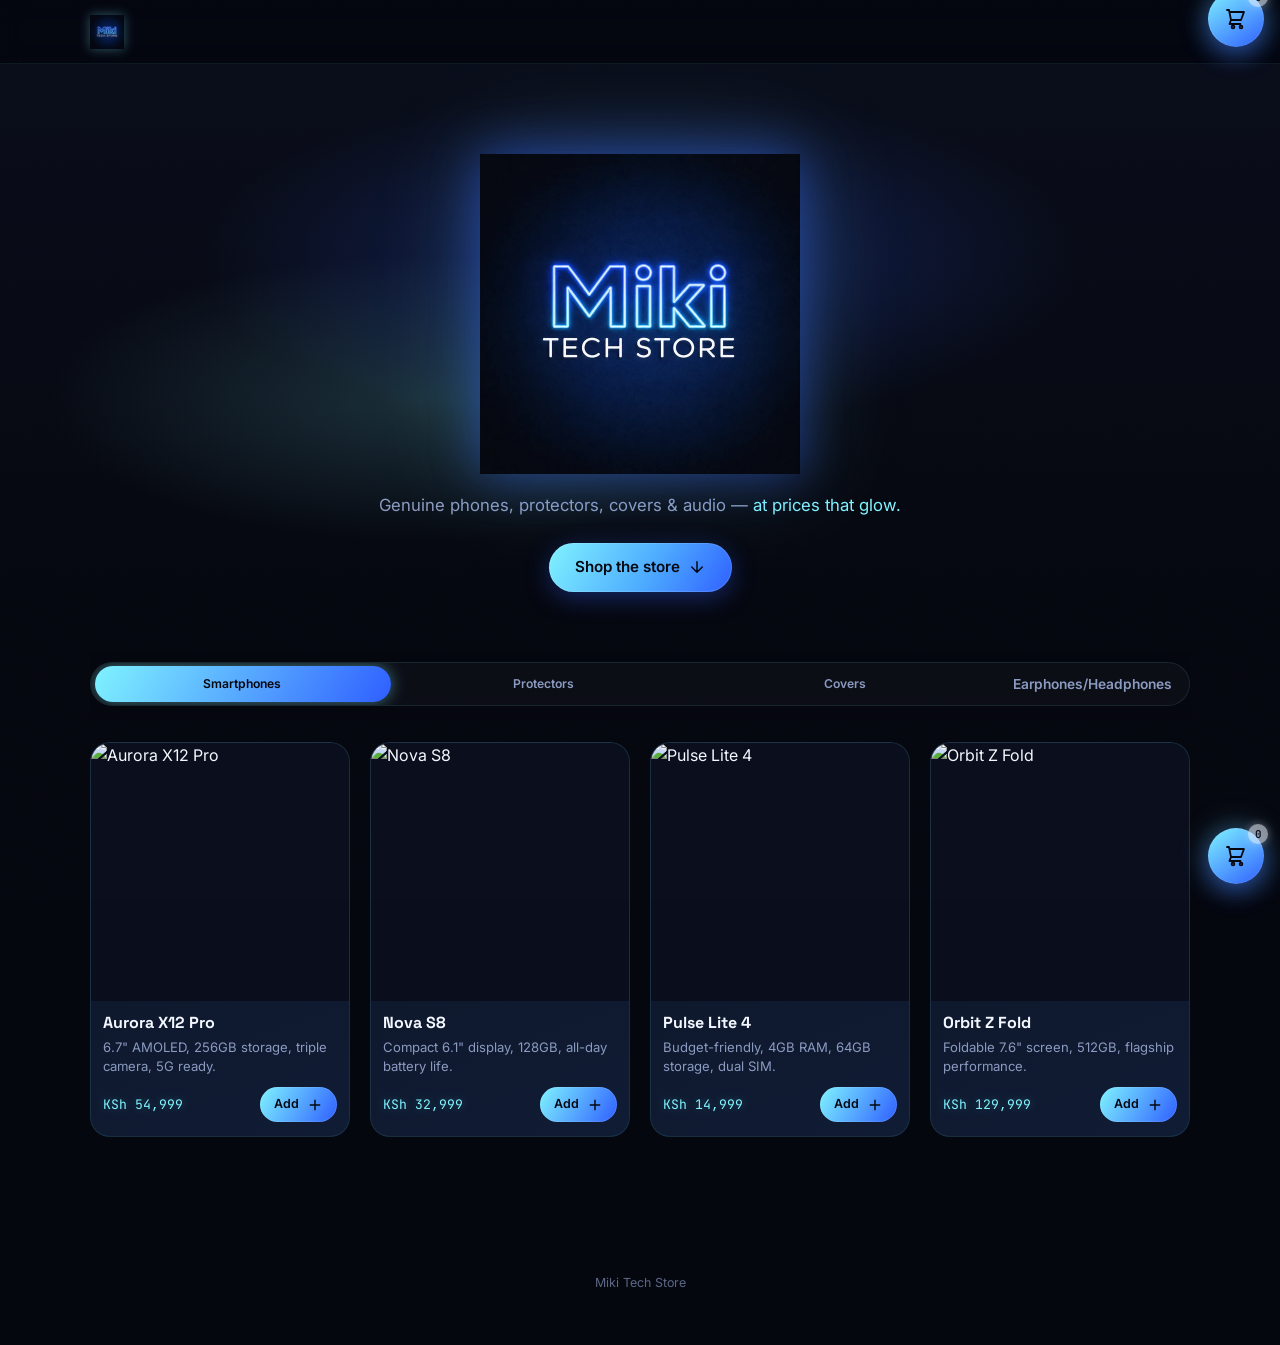
==== index.html @ 23f19d89 "update of cart icon size and footer, bottom card icon removed" ====
<!DOCTYPE html>
<html lang="en">
<head>
<meta charset="UTF-8">
<meta name="viewport" content="width=device-width, initial-scale=1, viewport-fit=cover">
<title>Miki Tech Store — Phones, Cases & Audio</title>
<meta name="description" content="Miki Tech Store — smartphones, protectors, covers and earphones/headphones.">
<link rel="icon" href="assets/logo.png">
<link rel="preconnect" href="https://fonts.googleapis.com">
<link rel="preconnect" href="https://fonts.gstatic.com" crossorigin>
<link href="https://fonts.googleapis.com/css2?family=Space+Grotesk:wght@500;700&family=Inter:wght@400;500;600;700&family=JetBrains+Mono:wght@500&display=swap" rel="stylesheet">
<link rel="stylesheet" href="css/style.css">
</head>
<body>

<div class="grain"></div>

<header class="site-header" id="siteHeader">
  <div class="header-inner">
    <a href="index.html" class="brand">
      <picture>
        <source srcset="assets/logo.webp" type="image/webp">
        <img src="assets/logo.png" alt="Miki Tech Store" class="brand-logo">
      </picture>
    </a>
    <a href="cart.html" class="cart-fab cart-fab--inline" aria-label="View cart">
      <svg viewBox="0 0 24 24" fill="none" stroke="currentColor" stroke-width="1.8"><path d="M3 3h2l.4 2M7 13h10l3-8H5.4M7 13L5.4 5M7 13l-1.5 4h11" stroke-linecap="round" stroke-linejoin="round"/><circle cx="9" cy="20" r="1.4"/><circle cx="17" cy="20" r="1.4"/></svg>
      <span class="cart-count" id="cartCountHeader">0</span>
    </a>
  </div>
</header>

<main>

  <section class="hero">
    <div class="hero-bg" aria-hidden="true"></div>
    <div class="hero-inner">
      <picture>
        <source srcset="assets/logo.webp" type="image/webp">
        <img src="assets/logo.png" alt="Miki Tech Store" class="hero-logo">
      </picture>
      <p class="hero-tagline">Genuine phones, protectors, covers &amp; audio — <span>at prices that glow.</span></p>
      <a href="#catalog" class="btn btn-primary hero-cta">
        <span>Shop the store</span>
        <svg viewBox="0 0 24 24" width="18" height="18" fill="none" stroke="currentColor" stroke-width="2"><path d="M12 5v14M5 12l7 7 7-7" stroke-linecap="round" stroke-linejoin="round"/></svg>
      </a>
    </div>
    <div class="hero-fade" aria-hidden="true"></div>
  </section>

  <section class="catalog" id="catalog">
    <nav class="tabs" id="tabs" aria-label="Product categories">
      <div class="tabs-track" id="tabsTrack">
        <div class="tab-indicator" id="tabIndicator" aria-hidden="true"></div>
        <button class="tab" data-cat="smartphones" aria-current="true">Smartphones</button>
        <button class="tab" data-cat="protectors">Protectors</button>
        <button class="tab" data-cat="covers">Covers</button>
        <button class="tab" data-cat="earphones">Earphones/Headphones</button>
      </div>
    </nav>

    <div class="product-grid" id="productGrid"></div>
    <p class="empty-state" id="emptyState" hidden>No items in this category yet.</p>
  </section>

</main>

<a href="cart.html" class="cart-fab cart-fab--float" aria-label="View cart" id="cartFabFloat">
  <svg viewBox="0 0 24 24" fill="none" stroke="currentColor" stroke-width="1.8"><path d="M3 3h2l.4 2M7 13h10l3-8H5.4M7 13L5.4 5M7 13l-1.5 4h11" stroke-linecap="round" stroke-linejoin="round"/><circle cx="9" cy="20" r="1.4"/><circle cx="17" cy="20" r="1.4"/></svg>
  <span class="cart-count" id="cartCountFloat">0</span>
</a>

<div class="toast" id="toast"></div>

<footer class="site-footer">
  <p>Miki Tech Store</p>
</footer>

<script src="js/data.js"></script>
<script src="js/cart.js"></script>
<script src="js/home.js"></script>
</body>
</html>
---- css/style.css ----
/* ============================================================
   MIKI TECH STORE — stylesheet
   Theme: neon blue fading to deep blue, dark wall background,
   inspired directly by the shop's neon-sign logo.
   Mobile-first. Every rule below applies to phones by default;
   larger screens only get more breathing room, never a
   different layout, so the site reads the same at every size.
   ============================================================ */

:root {
  /* ---- palette (named, derived from the logo) ---- */
  --bg-deep: #05070f;
  --bg-wall: #0a0e1c;
  --bg-panel: #0d1526;
  --bg-panel-2: #101c34;
  --neon-bright: #7ff3ff;   /* top of the neon gradient */
  --neon-mid: #4dabff;
  --neon-deep: #2f5fff;     /* bottom of the neon gradient */
  --neon-deep-2: #1c3fcf;
  --white: #f3f7ff;
  --muted: #8b9ac0;
  --muted-2: #5c6786;
  --danger: #ff6b7a;
  --whatsapp: #25d366;

  --radius-lg: 20px;
  --radius: 14px;
  --radius-sm: 10px;

  --ease: cubic-bezier(0.22, 1, 0.36, 1);
  --ease-soft: cubic-bezier(0.4, 0, 0.2, 1);

  --font-display: "Space Grotesk", sans-serif;
  --font-body: "Inter", sans-serif;
  --font-mono: "JetBrains Mono", monospace;

  --header-h: 64px;
  --page-max: 1180px;
  --gutter: 18px;
}

* { box-sizing: border-box; }

html {
  -webkit-text-size-adjust: 100%;
  scroll-behavior: smooth;
}

body {
  margin: 0;
  min-height: 100svh;
  background: var(--bg-deep);
  color: var(--white);
  font-family: var(--font-body);
  font-size: 16px;
  line-height: 1.5;
  -webkit-font-smoothing: antialiased;
  overflow-x: hidden;
}

img { max-width: 100%; display: block; }
button { font: inherit; }
a { color: inherit; text-decoration: none; }

@media (prefers-reduced-motion: reduce) {
  *, *::before, *::after {
    animation-duration: 0.001ms !important;
    animation-iteration-count: 1 !important;
    transition-duration: 0.001ms !important;
    scroll-behavior: auto !important;
  }
}

/* subtle film-grain / wall texture overlay, matching the logo's textured wall */
.grain {
  position: fixed;
  inset: 0;
  pointer-events: none;
  z-index: 2;
  opacity: 0.05;
  mix-blend-mode: overlay;
  background-image: url("data:image/svg+xml,%3Csvg xmlns='http://www.w3.org/2000/svg' width='120' height='120'%3E%3Cfilter id='n'%3E%3CfeTurbulence type='fractalNoise' baseFrequency='0.9' numOctaves='2' stitchTiles='stitch'/%3E%3C/filter%3E%3Crect width='100%25' height='100%25' filter='url(%23n)'/%3E%3C/svg%3E");
}

/* ============ layout wrapper ============ */
main, .header-inner, .catalog, .hero-inner {
  width: 100%;
}

/* ============ header ============ */
.site-header {
  position: sticky;
  top: 0;
  z-index: 40;
  height: var(--header-h);
  display: flex;
  align-items: center;
  background: rgba(5, 7, 15, 0.55);
  backdrop-filter: blur(14px) saturate(140%);
  -webkit-backdrop-filter: blur(14px) saturate(140%);
  border-bottom: 1px solid rgba(127, 243, 255, 0.08);
  transition: background 0.3s var(--ease-soft), border-color 0.3s var(--ease-soft);
}

.site-header--scrolled {
  background: rgba(5, 7, 15, 0.85);
  border-bottom-color: rgba(127, 243, 255, 0.16);
}

.header-inner {
  max-width: var(--page-max);
  margin: 0 auto;
  padding: 0 var(--gutter);
  display: flex;
  align-items: center;
  justify-content: space-between;
}

.brand { display: flex; align-items: center; }
.brand-logo { height: 34px; width: auto; filter: drop-shadow(0 0 6px rgba(127, 243, 255, 0.35)); }

.page-tag {
  font-family: var(--font-display);
  font-weight: 700;
  letter-spacing: 0.08em;
  text-transform: uppercase;
  font-size: 0.78rem;
  color: var(--neon-bright);
  text-shadow: 0 0 12px rgba(127, 243, 255, 0.5);
}

/* cart icon inline in header (hidden on small screens, floating fab takes over) */
.cart-fab--inline {
  position: relative;
  display: flex;
  align-items: center;
  justify-content: center;
  width: 38px;
  height: 38px;
}
.cart-fab--inline svg { width: 20px; height: 20px; }

/* The cart stays in the header; no floating button is needed. */
.cart-fab--float {
  display: none;
}

/* ============ floating cart button ============ */
.cart-fab {
  position: fixed;
  right: 16px;
  bottom: 16px;
  z-index: 45;
  width: 56px;
  height: 56px;
  border-radius: 50%;
  display: flex;
  align-items: center;
  justify-content: center;
  color: var(--bg-deep);
  background: linear-gradient(145deg, var(--neon-bright), var(--neon-deep));
  box-shadow: 0 0 0 1px rgba(255,255,255,0.08) inset, 0 8px 24px rgba(47, 95, 255, 0.45), 0 0 30px rgba(127, 243, 255, 0.35);
  animation: fab-pulse 3.2s ease-in-out infinite;
  transition: transform 0.25s var(--ease);
}
.cart-fab:active { transform: scale(0.92); }
.cart-fab svg { width: 24px; height: 24px; }

.cart-fab--bounce { animation: fab-bounce 0.5s var(--ease); }

@keyframes fab-bounce {
  0% { transform: scale(1); }
  35% { transform: scale(1.25) rotate(-6deg); }
  60% { transform: scale(0.92) rotate(3deg); }
  100% { transform: scale(1) rotate(0); }
}
@keyframes fab-pulse {
  0%, 100% { box-shadow: 0 0 0 1px rgba(255,255,255,0.08) inset, 0 8px 24px rgba(47,95,255,0.45), 0 0 22px rgba(127,243,255,0.28); }
  50% { box-shadow: 0 0 0 1px rgba(255,255,255,0.08) inset, 0 8px 28px rgba(47,95,255,0.6), 0 0 40px rgba(127,243,255,0.5); }
}

.cart-count {
  position: absolute;
  top: -4px;
  right: -4px;
  min-width: 20px;
  height: 20px;
  padding: 0 5px;
  border-radius: 999px;
  background: var(--white);
  color: var(--bg-deep);
  font-family: var(--font-mono);
  font-size: 0.68rem;
  font-weight: 700;
  display: flex;
  align-items: center;
  justify-content: center;
  box-shadow: 0 0 10px rgba(255,255,255,0.6);
  transition: transform 0.2s var(--ease);
}
.cart-count--hidden { opacity: 0.55; }

/* ============ hero ============ */
.hero {
  position: relative;
  padding: 56px var(--gutter) 40px;
  display: flex;
  flex-direction: column;
  align-items: center;
  text-align: center;
  overflow: hidden;
  isolation: isolate;
}

.hero-bg {
  position: absolute;
  inset: -20%;
  z-index: -2;
  background:
    radial-gradient(closest-side, rgba(47, 95, 255, 0.28), transparent 70%) 50% 20% / 70% 60% no-repeat,
    radial-gradient(closest-side, rgba(127, 243, 255, 0.16), transparent 70%) 20% 60% / 60% 50% no-repeat,
    linear-gradient(180deg, var(--bg-wall), var(--bg-deep) 80%);
  animation: hero-drift 12s ease-in-out infinite alternate;
}
@keyframes hero-drift {
  0% { transform: translate3d(0,0,0) scale(1); }
  100% { transform: translate3d(1%, -2%, 0) scale(1.05); }
}

.hero-fade {
  position: absolute;
  left: 0; right: 0; bottom: 0;
  height: 90px;
  background: linear-gradient(180deg, transparent, var(--bg-deep));
  z-index: -1;
}

.hero-inner {
  display: flex;
  flex-direction: column;
  align-items: center;
  max-width: 640px;
}

.hero-logo {
  width: min(320px, 78vw);
  height: auto;
  margin-bottom: 18px;
  filter: drop-shadow(0 0 24px rgba(47, 95, 255, 0.45)) drop-shadow(0 0 48px rgba(127, 243, 255, 0.18));
  animation: neon-flicker-in 1.8s var(--ease-soft) both, neon-breathe 4.5s ease-in-out 1.8s infinite;
}

@keyframes neon-flicker-in {
  0% { opacity: 0; filter: drop-shadow(0 0 0 transparent); transform: translateY(6px) scale(0.98); }
  8% { opacity: 1; }
  10% { opacity: 0.2; }
  14% { opacity: 1; }
  18% { opacity: 0.3; }
  24% { opacity: 1; }
  100% { opacity: 1; transform: translateY(0) scale(1); filter: drop-shadow(0 0 24px rgba(47, 95, 255, 0.45)) drop-shadow(0 0 48px rgba(127, 243, 255, 0.18)); }
}
@keyframes neon-breathe {
  0%, 100% { filter: drop-shadow(0 0 22px rgba(47, 95, 255, 0.4)) drop-shadow(0 0 42px rgba(127, 243, 255, 0.16)); }
  50% { filter: drop-shadow(0 0 30px rgba(47, 95, 255, 0.6)) drop-shadow(0 0 60px rgba(127, 243, 255, 0.3)); }
}

.hero-tagline {
  font-size: 1rem;
  color: var(--muted);
  margin: 0 0 24px;
  line-height: 1.6;
}
.hero-tagline span { color: var(--neon-bright); }

/* ============ buttons ============ */
.btn {
  display: inline-flex;
  align-items: center;
  justify-content: center;
  gap: 8px;
  border: none;
  cursor: pointer;
  font-family: var(--font-body);
  font-weight: 600;
  border-radius: 999px;
  transition: transform 0.2s var(--ease), box-shadow 0.25s var(--ease-soft), background 0.25s;
  -webkit-tap-highlight-color: transparent;
}
.btn:active { transform: scale(0.96); }

.btn-primary {
  padding: 13px 26px;
  font-size: 0.95rem;
  color: var(--bg-deep);
  background: linear-gradient(120deg, var(--neon-bright), var(--neon-mid) 55%, var(--neon-deep));
  box-shadow: 0 6px 24px rgba(47, 95, 255, 0.35), 0 0 0 1px rgba(255,255,255,0.12) inset;
}
.btn-primary:hover { box-shadow: 0 8px 30px rgba(47, 95, 255, 0.5), 0 0 24px rgba(127,243,255,0.4), 0 0 0 1px rgba(255,255,255,0.15) inset; }

.hero-cta svg { transition: transform 0.25s var(--ease); }
.hero-cta:hover svg { transform: translateY(3px); }

/* ============ tabs ============ */
.catalog {
  max-width: var(--page-max);
  margin: 0 auto;
  padding: 0 var(--gutter) 100px;
}

.tabs {
  position: sticky;
  top: var(--header-h);
  z-index: 30;
  padding: 10px 0 14px;
  background: linear-gradient(180deg, var(--bg-deep) 60%, rgba(5,7,15,0));
}
.tabs--stuck { background: rgba(5, 7, 15, 0.92); backdrop-filter: blur(10px); }

.tabs-track {
  position: relative;
  display: flex;
  gap: 6px;
  overflow-x: auto;
  scrollbar-width: none;
  padding: 3px;
  background: rgba(255,255,255,0.03);
  border: 1px solid rgba(127, 243, 255, 0.1);
  border-radius: 999px;
}
.tabs-track::-webkit-scrollbar { display: none; }

.tab-indicator {
  position: absolute;
  top: 3px;
  bottom: 3px;
  left: 0;
  border-radius: 999px;
  background: linear-gradient(120deg, var(--neon-bright), var(--neon-deep));
  box-shadow: 0 0 16px rgba(127, 243, 255, 0.45);
  transition: transform 0.38s var(--ease), width 0.38s var(--ease);
  z-index: 0;
}

.tab {
  position: relative;
  z-index: 1;
  flex: none;
  padding: 8px 14px;
  border: none;
  background: transparent;
  color: var(--muted);
  font-weight: 600;
  font-size: 0.86rem;
  white-space: nowrap;
  border-radius: 999px;
  cursor: pointer;
  transition: color 0.3s var(--ease-soft);
}
.tab--active { color: var(--bg-deep); }

/* Keep the three main categories fully visible and evenly spaced on phones. */
.tab:nth-child(2),
.tab:nth-child(3),
.tab:nth-child(4) {
  flex: 1 1 0;
  min-width: 0;
  padding-inline: 4px;
  font-size: 0.76rem;
}

/* ============ product grid ============ */
.product-grid {
  margin-top: 22px;
  display: grid;
  grid-template-columns: repeat(2, 1fr);
  gap: 14px;
  opacity: 0;
  transform: translateY(8px);
  transition: opacity 0.35s var(--ease-soft), transform 0.35s var(--ease-soft);
}
.product-grid--in { opacity: 1; transform: translateY(0); }

.empty-state {
  margin-top: 40px;
  text-align: center;
  color: var(--muted-2);
}

.card {
  background: linear-gradient(160deg, var(--bg-panel), var(--bg-panel-2));
  border: 1px solid rgba(127, 243, 255, 0.1);
  border-radius: var(--radius-lg);
  overflow: hidden;
  display: flex;
  flex-direction: column;
  opacity: 0;
  transform: translateY(14px);
  animation: card-in 0.5s var(--ease-soft) both;
  animation-delay: var(--delay, 0ms);
  transition: transform 0.3s var(--ease), border-color 0.3s var(--ease-soft), box-shadow 0.3s var(--ease-soft);
}
@keyframes card-in {
  to { opacity: 1; transform: translateY(0); }
}
.card:hover, .card:focus-within {
  transform: translateY(-4px);
  border-color: rgba(127, 243, 255, 0.4);
  box-shadow: 0 12px 30px rgba(6, 10, 20, 0.5), 0 0 24px rgba(47, 95, 255, 0.25);
}

.card-media {
  aspect-ratio: 1 / 1;
  overflow: hidden;
  background: var(--bg-wall);
}
.card-media img { width: 100%; height: 100%; object-fit: cover; transition: transform 0.5s var(--ease); }
.card:hover .card-media img { transform: scale(1.06); }

.card-body { padding: 12px 12px 14px; display: flex; flex-direction: column; gap: 5px; flex: 1; }
.card-title { margin: 0; font-family: var(--font-display); font-size: 0.95rem; font-weight: 700; line-height: 1.25; }
.card-desc {
  margin: 0;
  color: var(--muted);
  font-size: 0.78rem;
  line-height: 1.45;
  flex: 1;
  display: -webkit-box;
  -webkit-line-clamp: 2;
  -webkit-box-orient: vertical;
  overflow: hidden;
}

.card-footer { margin-top: 6px; display: flex; align-items: center; justify-content: space-between; gap: 8px; }
.card-price { font-family: var(--font-mono); font-size: 0.82rem; color: var(--neon-bright); text-shadow: 0 0 10px rgba(127,243,255,0.3); }

.btn-add {
  padding: 8px 14px;
  font-size: 0.78rem;
  color: var(--bg-deep);
  background: linear-gradient(120deg, var(--neon-bright), var(--neon-deep));
  box-shadow: 0 0 0 1px rgba(255,255,255,0.1) inset;
  position: relative;
  overflow: hidden;
}
.btn-add--pop { animation: add-pop 0.4s var(--ease); }
@keyframes add-pop {
  0% { transform: scale(1); }
  40% { transform: scale(0.86); }
  100% { transform: scale(1); }
}

/* ============ toast ============ */
.toast {
  position: fixed;
  left: 50%;
  bottom: 24px;
  transform: translate(-50%, 20px);
  z-index: 60;
  padding: 11px 18px;
  border-radius: 999px;
  background: rgba(13, 21, 38, 0.95);
  border: 1px solid rgba(127, 243, 255, 0.3);
  color: var(--white);
  font-size: 0.85rem;
  box-shadow: 0 8px 24px rgba(0,0,0,0.4), 0 0 20px rgba(127,243,255,0.2);
  opacity: 0;
  pointer-events: none;
  transition: opacity 0.3s var(--ease-soft), transform 0.3s var(--ease);
}
.toast--show { opacity: 1; transform: translate(-50%, 0); }

/* ============ footer ============ */
.site-footer {
  text-align: center;
  padding: 24px var(--gutter) 40px;
  color: var(--muted-2);
  font-size: 0.78rem;
}

/* ============ cart page ============ */
.cart-page {
  max-width: 760px;
  margin: 0 auto;
  padding: 20px var(--gutter) 200px;
}

.cart-page-head { margin-bottom: 18px; }
.back-link {
  display: inline-flex;
  align-items: center;
  gap: 6px;
  color: var(--neon-bright);
  font-size: 0.84rem;
  font-weight: 600;
  margin-bottom: 14px;
  transition: gap 0.2s var(--ease);
}
.back-link:hover { gap: 10px; }

.cart-title {
  font-family: var(--font-display);
  font-size: 1.6rem;
  margin: 0;
  text-shadow: 0 0 18px rgba(47, 95, 255, 0.3);
}

.cart-list { display: flex; flex-direction: column; gap: 12px; }

.cart-item {
  display: grid;
  grid-template-columns: 68px 1fr auto;
  gap: 12px;
  align-items: center;
  padding: 12px;
  background: linear-gradient(160deg, var(--bg-panel), var(--bg-panel-2));
  border: 1px solid rgba(127, 243, 255, 0.1);
  border-radius: var(--radius);
  opacity: 0;
  transform: translateX(-10px);
  transition: opacity 0.4s var(--ease-soft), transform 0.4s var(--ease-soft), max-height 0.25s var(--ease), padding 0.25s var(--ease), margin 0.25s var(--ease);
  animation: cart-row-in 0.4s var(--ease-soft) both;
  animation-delay: var(--delay, 0ms);
}
@keyframes cart-row-in { to { opacity: 1; transform: translateX(0); } }
.cart-item--in { opacity: 1; transform: translateX(0); }
.cart-item--removing { opacity: 0; transform: translateX(30px) scale(0.96); }

.cart-item-media { width: 68px; height: 68px; border-radius: var(--radius-sm); overflow: hidden; background: var(--bg-wall); }
.cart-item-media img { width: 100%; height: 100%; object-fit: cover; }

.cart-item-body { display: flex; flex-direction: column; gap: 6px; min-width: 0; }
.cart-item-title { margin: 0; font-size: 0.9rem; font-weight: 700; font-family: var(--font-display); overflow: hidden; text-overflow: ellipsis; white-space: nowrap; }
.cart-item-price { font-size: 0.72rem; color: var(--muted); font-family: var(--font-mono); }

.qty-stepper {
  display: inline-flex;
  align-items: center;
  gap: 0;
  width: fit-content;
  border: 1px solid rgba(127, 243, 255, 0.2);
  border-radius: 999px;
  overflow: hidden;
}
.qty-btn {
  width: 26px;
  height: 26px;
  border: none;
  background: rgba(127, 243, 255, 0.06);
  color: var(--neon-bright);
  font-size: 1rem;
  cursor: pointer;
  transition: background 0.2s;
}
.qty-btn:active { background: rgba(127, 243, 255, 0.2); }
.qty-value { min-width: 26px; text-align: center; font-family: var(--font-mono); font-size: 0.78rem; }

.cart-item-right { display: flex; flex-direction: column; align-items: flex-end; gap: 10px; }
.cart-item-total { font-family: var(--font-mono); font-size: 0.82rem; color: var(--neon-bright); white-space: nowrap; }
.remove-btn {
  width: 26px; height: 26px;
  border-radius: 50%;
  border: 1px solid rgba(255, 107, 122, 0.25);
  background: rgba(255, 107, 122, 0.06);
  color: var(--danger);
  display: flex; align-items: center; justify-content: center;
  cursor: pointer;
  transition: background 0.2s, transform 0.2s var(--ease);
}
.remove-btn:hover { background: rgba(255, 107, 122, 0.16); transform: scale(1.08); }

.cart-empty {
  position: relative;
  text-align: center;
  padding: 60px 20px;
  color: var(--muted);
  display: flex;
  flex-direction: column;
  align-items: center;
  gap: 14px;
}
.cart-empty svg { color: var(--neon-mid); opacity: 0.7; }
.cart-empty-glow {
  position: absolute;
  top: 20px; left: 50%;
  width: 180px; height: 180px;
  transform: translateX(-50%);
  background: radial-gradient(closest-side, rgba(47,95,255,0.25), transparent 70%);
  z-index: -1;
}

/* ============ cart summary (sticky bottom) ============ */
.cart-summary {
  position: fixed;
  left: 0; right: 0; bottom: 0;
  z-index: 50;
  background: rgba(8, 12, 24, 0.92);
  backdrop-filter: blur(16px) saturate(140%);
  border-top: 1px solid rgba(127, 243, 255, 0.15);
  padding: 14px var(--gutter) calc(14px + env(safe-area-inset-bottom));
  animation: summary-in 0.4s var(--ease-soft) both;
}
@keyframes summary-in { from { transform: translateY(100%); } to { transform: translateY(0); } }

.cart-summary-inner { max-width: 760px; margin: 0 auto; }
.cart-summary-row { display: flex; justify-content: space-between; font-size: 0.82rem; color: var(--muted); margin-bottom: 4px; }
.cart-summary-total { font-size: 1.05rem; color: var(--white); font-weight: 700; margin-bottom: 12px; }
.cart-summary-total span:last-child { font-family: var(--font-mono); color: var(--neon-bright); text-shadow: 0 0 12px rgba(127,243,255,0.4); }

.btn-whatsapp {
  width: 100%;
  padding: 15px;
  font-size: 0.95rem;
  color: #06210f;
  background: linear-gradient(120deg, #6bffa0, var(--whatsapp) 60%, #128c43);
  box-shadow: 0 6px 24px rgba(37, 211, 102, 0.35), 0 0 0 1px rgba(255,255,255,0.12) inset;
}
.btn-whatsapp:hover { box-shadow: 0 8px 30px rgba(37, 211, 102, 0.5), 0 0 26px rgba(37,211,102,0.35), 0 0 0 1px rgba(255,255,255,0.15) inset; }
.btn-whatsapp svg { flex: none; }

/* ============ responsive scale-up ============
   Same layout everywhere — these just widen the grid and
   loosen spacing on bigger viewports; no structural changes. */
@media (min-width: 460px) {
  .product-grid { grid-template-columns: repeat(3, 1fr); gap: 16px; }
}

@media (min-width: 640px) {
  :root { --gutter: 28px; }
  .hero { padding: 72px var(--gutter) 52px; }
  .hero-tagline { font-size: 1.05rem; }
}

@media (min-width: 860px) {
  .product-grid { grid-template-columns: repeat(4, 1fr); gap: 20px; }
  .card-title { font-size: 1rem; }
  .card-desc { font-size: 0.82rem; }
}

@media (min-width: 1040px) {
  :root { --gutter: 40px; }
  .hero { padding: 90px var(--gutter) 60px; }
}
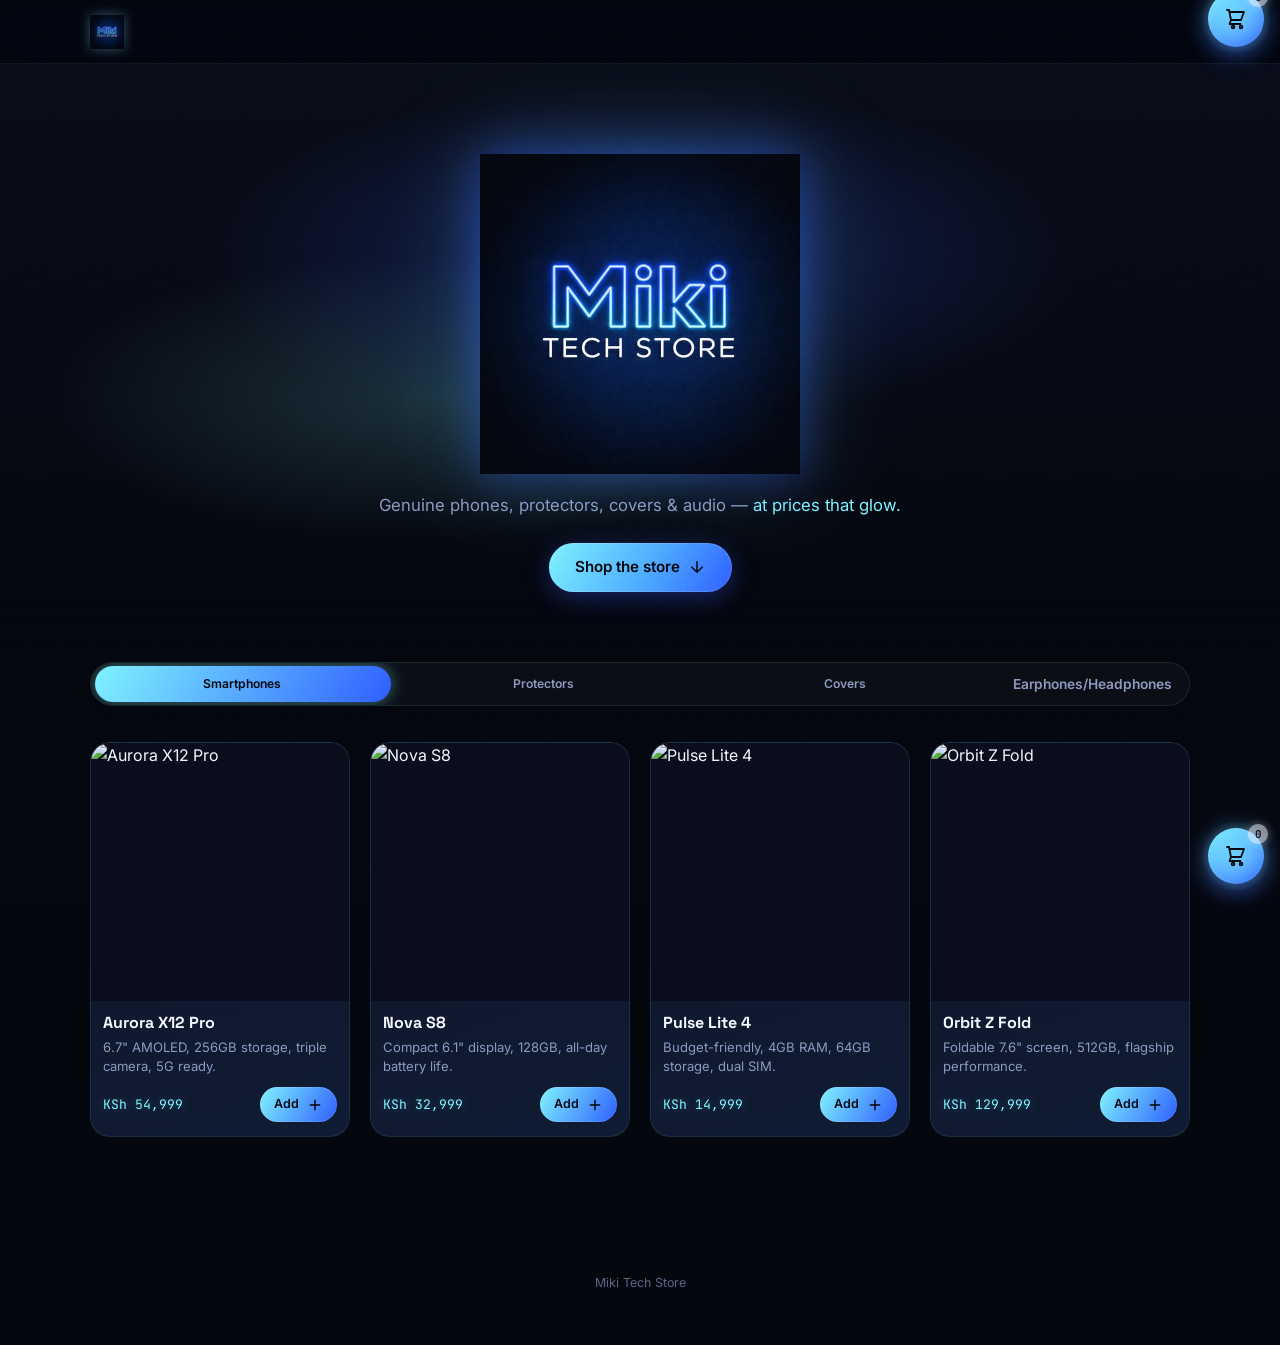
==== commit 9b2499e3: "update to make website lighter" ====
--- a/index.html
+++ b/index.html
@@ -35,10 +35,13 @@
   <section class="hero">
     <div class="hero-bg" aria-hidden="true"></div>
     <div class="hero-inner">
-      <picture>
-        <source srcset="assets/logo.webp" type="image/webp">
-        <img src="assets/logo.png" alt="Miki Tech Store" class="hero-logo">
-      </picture>
+      <div class="hero-logo-wrap">
+        <div class="hero-logo-glow" aria-hidden="true"></div>
+        <picture>
+          <source srcset="assets/logo.webp" type="image/webp">
+          <img src="assets/logo.png" alt="Miki Tech Store" class="hero-logo">
+        </picture>
+      </div>
       <p class="hero-tagline">Genuine phones, protectors, covers &amp; audio — <span>at prices that glow.</span></p>
       <a href="#catalog" class="btn btn-primary hero-cta">
         <span>Shop the store</span>
--- a/css/style.css
+++ b/css/style.css
@@ -71,7 +71,9 @@
   }
 }
 
-/* subtle film-grain / wall texture overlay, matching the logo's textured wall */
+/* subtle film-grain / wall texture overlay, matching the logo's textured wall.
+   Pre-baked static tile instead of a live SVG turbulence filter — same look,
+   no per-frame recalculation. */
 .grain {
   position: fixed;
   inset: 0;
@@ -79,7 +81,9 @@
   z-index: 2;
   opacity: 0.05;
   mix-blend-mode: overlay;
-  background-image: url("data:image/svg+xml,%3Csvg xmlns='http://www.w3.org/2000/svg' width='120' height='120'%3E%3Cfilter id='n'%3E%3CfeTurbulence type='fractalNoise' baseFrequency='0.9' numOctaves='2' stitchTiles='stitch'/%3E%3C/filter%3E%3Crect width='100%25' height='100%25' filter='url(%23n)'/%3E%3C/svg%3E");
+  background-image: url("../assets/noise.png");
+  background-size: 64px 64px;
+  background-repeat: repeat;
 }
 
 /* ============ layout wrapper ============ */
@@ -96,8 +100,8 @@
   display: flex;
   align-items: center;
   background: rgba(5, 7, 15, 0.55);
-  backdrop-filter: blur(14px) saturate(140%);
-  -webkit-backdrop-filter: blur(14px) saturate(140%);
+  backdrop-filter: blur(10px) saturate(140%);
+  -webkit-backdrop-filter: blur(10px) saturate(140%);
   border-bottom: 1px solid rgba(127, 243, 255, 0.08);
   transition: background 0.3s var(--ease-soft), border-color 0.3s var(--ease-soft);
 }
@@ -117,7 +121,7 @@
 }
 
 .brand { display: flex; align-items: center; }
-.brand-logo { height: 34px; width: auto; filter: drop-shadow(0 0 6px rgba(127, 243, 255, 0.35)); }
+.brand-logo { height: 34px; width: auto; filter: drop-shadow(0 0 6px rgba(127, 243, 255, 0.35)); } /* static — not animated, cheap */
 
 .page-tag {
   font-family: var(--font-display);
@@ -159,12 +163,26 @@
   justify-content: center;
   color: var(--bg-deep);
   background: linear-gradient(145deg, var(--neon-bright), var(--neon-deep));
-  box-shadow: 0 0 0 1px rgba(255,255,255,0.08) inset, 0 8px 24px rgba(47, 95, 255, 0.45), 0 0 30px rgba(127, 243, 255, 0.35);
-  animation: fab-pulse 3.2s ease-in-out infinite;
+  /* static glow — the pulse now lives on ::after so this box-shadow
+     never has to be recomputed */
+  box-shadow: 0 0 0 1px rgba(255,255,255,0.08) inset, 0 8px 24px rgba(47, 95, 255, 0.45), 0 0 26px rgba(127, 243, 255, 0.3);
   transition: transform 0.25s var(--ease);
 }
 .cart-fab:active { transform: scale(0.92); }
 .cart-fab svg { width: 24px; height: 24px; }
+
+/* pulsing glow ring behind the button — only opacity/transform animate,
+   so the browser can run this entirely on the compositor */
+.cart-fab::after {
+  content: "";
+  position: absolute;
+  inset: -8px;
+  border-radius: 50%;
+  background: radial-gradient(circle, rgba(127, 243, 255, 0.55), transparent 70%);
+  z-index: -1;
+  animation: fab-pulse 3.2s ease-in-out infinite;
+  will-change: transform, opacity;
+}
 
 .cart-fab--bounce { animation: fab-bounce 0.5s var(--ease); }
 
@@ -175,8 +193,8 @@
   100% { transform: scale(1) rotate(0); }
 }
 @keyframes fab-pulse {
-  0%, 100% { box-shadow: 0 0 0 1px rgba(255,255,255,0.08) inset, 0 8px 24px rgba(47,95,255,0.45), 0 0 22px rgba(127,243,255,0.28); }
-  50% { box-shadow: 0 0 0 1px rgba(255,255,255,0.08) inset, 0 8px 28px rgba(47,95,255,0.6), 0 0 40px rgba(127,243,255,0.5); }
+  0%, 100% { opacity: 0.55; transform: scale(0.92); }
+  50% { opacity: 1; transform: scale(1.12); }
 }
 
 .cart-count {
@@ -242,12 +260,36 @@
   max-width: 640px;
 }
 
+.hero-logo-wrap {
+  position: relative;
+  display: flex;
+  justify-content: center;
+  margin-bottom: 18px;
+}
+
+/* Blurred glow layer behind the logo. The blur itself is static (computed
+   once); only opacity/transform loop, so the breathing effect runs on the
+   compositor instead of reprocessing the image every frame. */
+.hero-logo-glow {
+  position: absolute;
+  inset: -18%;
+  z-index: -1;
+  border-radius: 50%;
+  background: radial-gradient(closest-side, rgba(47, 95, 255, 0.55), rgba(127, 243, 255, 0.25) 45%, transparent 72%);
+  filter: blur(26px);
+  animation: glow-breathe 4.5s ease-in-out 1.8s infinite;
+  will-change: opacity, transform;
+}
+@keyframes glow-breathe {
+  0%, 100% { opacity: 0.55; transform: scale(0.92); }
+  50% { opacity: 1; transform: scale(1.08); }
+}
+
 .hero-logo {
   width: min(320px, 78vw);
   height: auto;
-  margin-bottom: 18px;
   filter: drop-shadow(0 0 24px rgba(47, 95, 255, 0.45)) drop-shadow(0 0 48px rgba(127, 243, 255, 0.18));
-  animation: neon-flicker-in 1.8s var(--ease-soft) both, neon-breathe 4.5s ease-in-out 1.8s infinite;
+  animation: neon-flicker-in 1.8s var(--ease-soft) both;
 }
 
 @keyframes neon-flicker-in {
@@ -258,10 +300,6 @@
   18% { opacity: 0.3; }
   24% { opacity: 1; }
   100% { opacity: 1; transform: translateY(0) scale(1); filter: drop-shadow(0 0 24px rgba(47, 95, 255, 0.45)) drop-shadow(0 0 48px rgba(127, 243, 255, 0.18)); }
-}
-@keyframes neon-breathe {
-  0%, 100% { filter: drop-shadow(0 0 22px rgba(47, 95, 255, 0.4)) drop-shadow(0 0 42px rgba(127, 243, 255, 0.16)); }
-  50% { filter: drop-shadow(0 0 30px rgba(47, 95, 255, 0.6)) drop-shadow(0 0 60px rgba(127, 243, 255, 0.3)); }
 }
 
 .hero-tagline {
@@ -314,7 +352,7 @@
   padding: 10px 0 14px;
   background: linear-gradient(180deg, var(--bg-deep) 60%, rgba(5,7,15,0));
 }
-.tabs--stuck { background: rgba(5, 7, 15, 0.92); backdrop-filter: blur(10px); }
+.tabs--stuck { background: rgba(5, 7, 15, 0.92); backdrop-filter: blur(7px); }
 
 .tabs-track {
   position: relative;
@@ -593,8 +631,8 @@
   position: fixed;
   left: 0; right: 0; bottom: 0;
   z-index: 50;
-  background: rgba(8, 12, 24, 0.92);
-  backdrop-filter: blur(16px) saturate(140%);
+  background: rgba(8, 12, 24, 0.94);
+  backdrop-filter: blur(11px) saturate(140%);
   border-top: 1px solid rgba(127, 243, 255, 0.15);
   padding: 14px var(--gutter) calc(14px + env(safe-area-inset-bottom));
   animation: summary-in 0.4s var(--ease-soft) both;
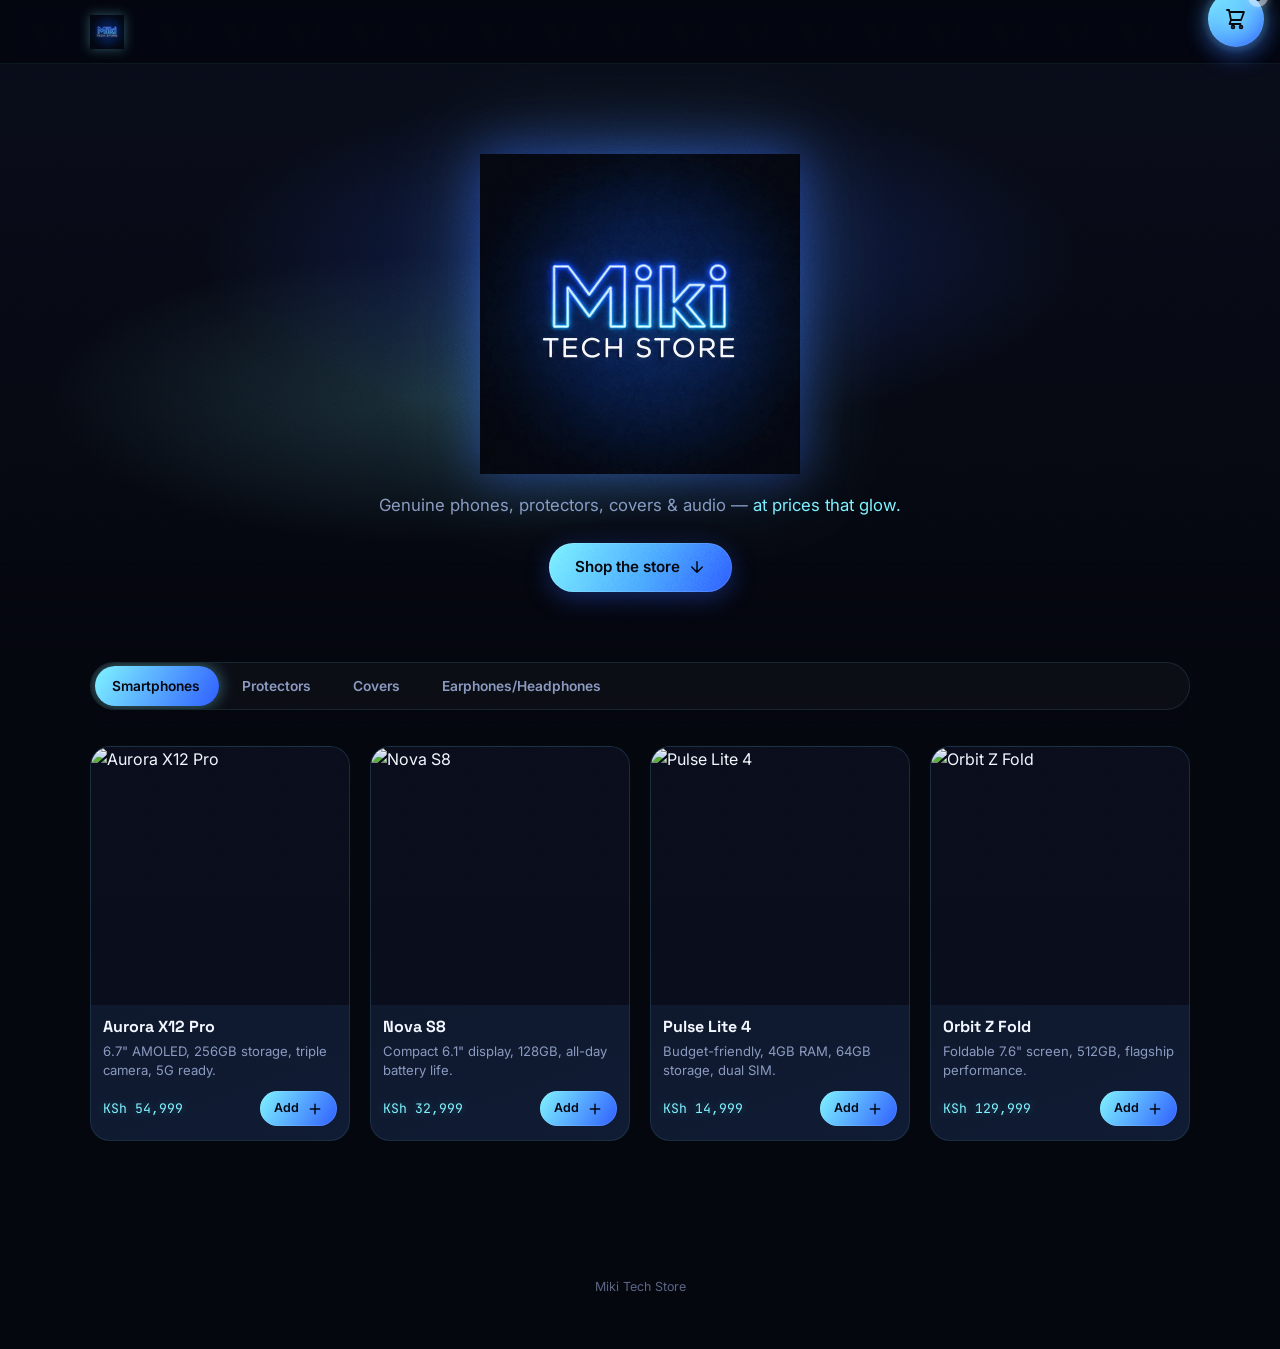
==== commit 8be2fca8: "mobile task bas conjection fixed" ====
--- a/index.html
+++ b/index.html
@@ -68,10 +68,6 @@
 
 </main>
 
-<a href="cart.html" class="cart-fab cart-fab--float" aria-label="View cart" id="cartFabFloat">
-  <svg viewBox="0 0 24 24" fill="none" stroke="currentColor" stroke-width="1.8"><path d="M3 3h2l.4 2M7 13h10l3-8H5.4M7 13L5.4 5M7 13l-1.5 4h11" stroke-linecap="round" stroke-linejoin="round"/><circle cx="9" cy="20" r="1.4"/><circle cx="17" cy="20" r="1.4"/></svg>
-  <span class="cart-count" id="cartCountFloat">0</span>
-</a>
 
 <div class="toast" id="toast"></div>
 
--- a/css/style.css
+++ b/css/style.css
@@ -383,7 +383,7 @@
   position: relative;
   z-index: 1;
   flex: none;
-  padding: 8px 14px;
+  padding: 10px 18px;
   border: none;
   background: transparent;
   color: var(--muted);
@@ -396,15 +396,6 @@
 }
 .tab--active { color: var(--bg-deep); }
 
-/* Keep the three main categories fully visible and evenly spaced on phones. */
-.tab:nth-child(2),
-.tab:nth-child(3),
-.tab:nth-child(4) {
-  flex: 1 1 0;
-  min-width: 0;
-  padding-inline: 4px;
-  font-size: 0.76rem;
-}
 
 /* ============ product grid ============ */
 .product-grid {
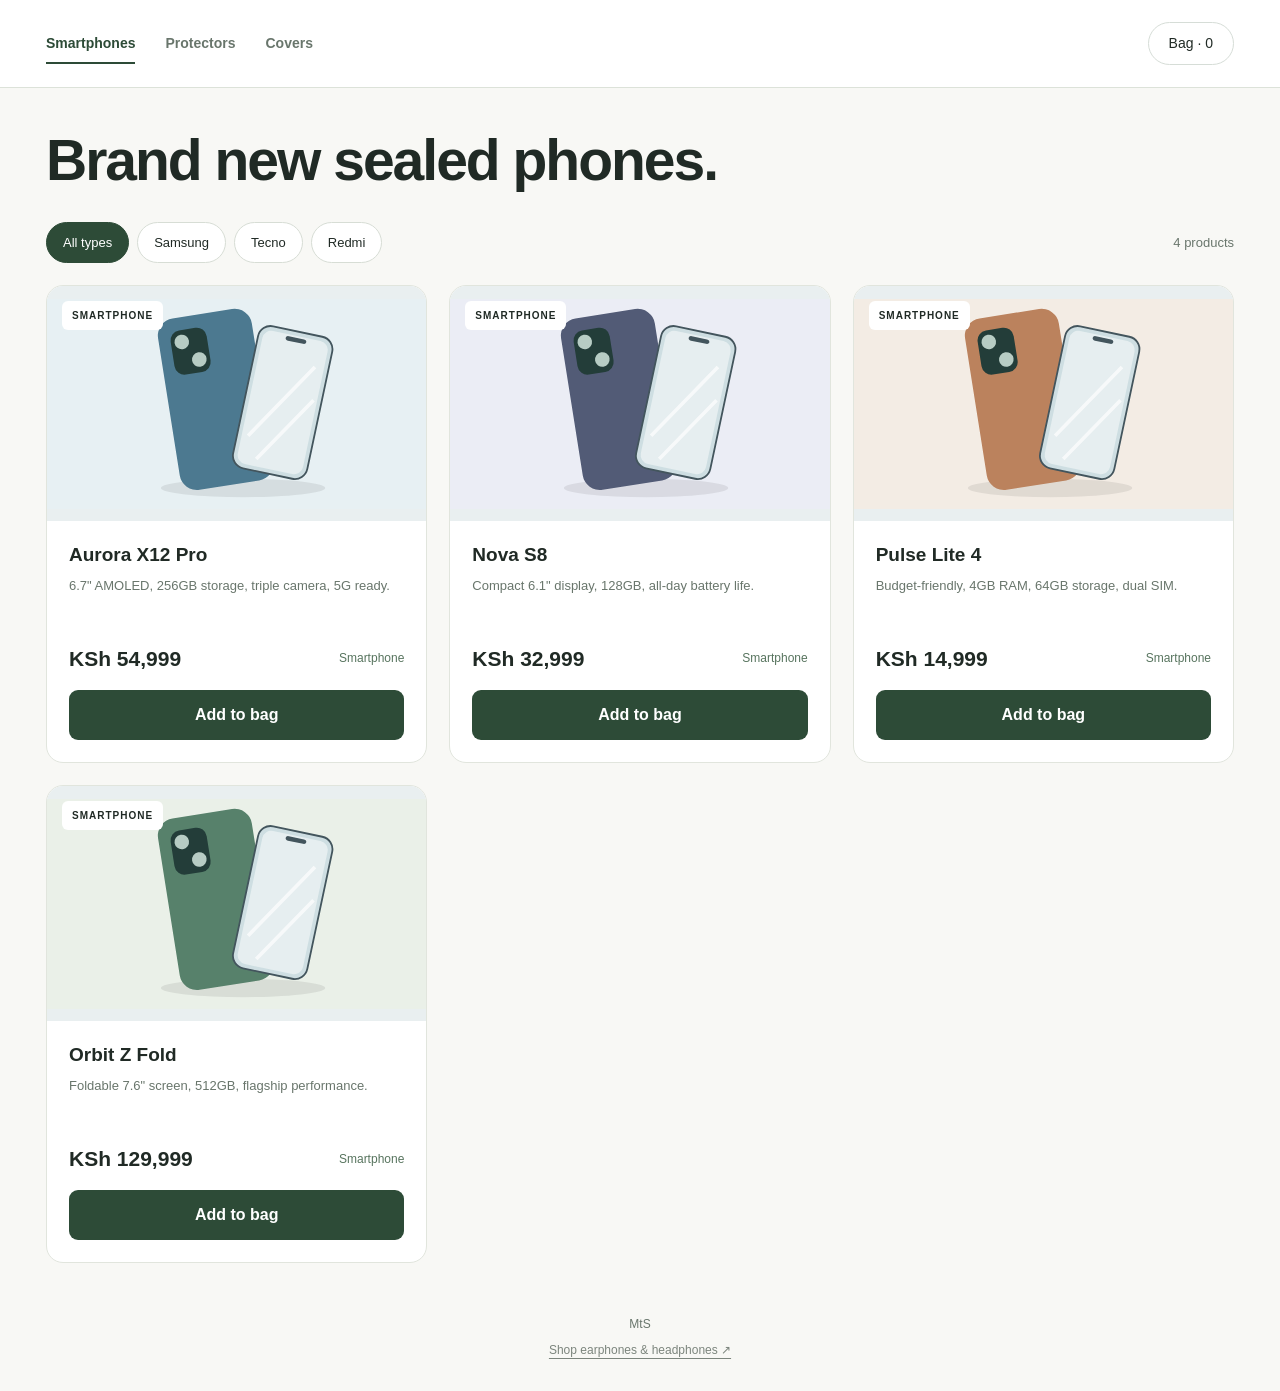
==== commit 47fe3ca0: "even better layout" ====
--- a/index.html
+++ b/index.html
@@ -1,82 +1,58 @@
-<!DOCTYPE html>
+<!doctype html>
 <html lang="en">
 <head>
-<meta charset="UTF-8">
-<meta name="viewport" content="width=device-width, initial-scale=1, viewport-fit=cover">
-<title>Miki Tech Store — Phones, Cases & Audio</title>
-<meta name="description" content="Miki Tech Store — smartphones, protectors, covers and earphones/headphones.">
+<meta charset="utf-8">
+<meta name="viewport" content="width=device-width,initial-scale=1">
+<title>MtS · Smartphones</title>
+<meta name="description" content="MtS — Find your next smartphone, from everyday essentials to flagship favourites.">
 <link rel="icon" href="assets/logo.png">
-<link rel="preconnect" href="https://fonts.googleapis.com">
-<link rel="preconnect" href="https://fonts.gstatic.com" crossorigin>
-<link href="https://fonts.googleapis.com/css2?family=Space+Grotesk:wght@500;700&family=Inter:wght@400;500;600;700&family=JetBrains+Mono:wght@500&display=swap" rel="stylesheet">
 <link rel="stylesheet" href="css/style.css">
 </head>
-<body>
-
-<div class="grain"></div>
-
-<header class="site-header" id="siteHeader">
-  <div class="header-inner">
-    <a href="index.html" class="brand">
-      <picture>
-        <source srcset="assets/logo.webp" type="image/webp">
-        <img src="assets/logo.png" alt="Miki Tech Store" class="brand-logo">
-      </picture>
-    </a>
-    <a href="cart.html" class="cart-fab cart-fab--inline" aria-label="View cart">
-      <svg viewBox="0 0 24 24" fill="none" stroke="currentColor" stroke-width="1.8"><path d="M3 3h2l.4 2M7 13h10l3-8H5.4M7 13L5.4 5M7 13l-1.5 4h11" stroke-linecap="round" stroke-linejoin="round"/><circle cx="9" cy="20" r="1.4"/><circle cx="17" cy="20" r="1.4"/></svg>
-      <span class="cart-count" id="cartCountHeader">0</span>
-    </a>
-  </div>
+<body data-category="smartphones">
+<header class="site-header">
+<div class="header-inner">
+<nav class="primary-nav" aria-label="Shop pages">
+<a href="index.html" aria-current="page">Smartphones</a>
+<a href="protectors.html" >Protectors</a>
+<a href="covers.html" >Covers</a>
+</nav>
+<a href="cart.html" class="cart-fab" aria-label="View your bag">Bag · <span class="cart-count">0</span>
+</a>
+</div>
 </header>
-
-<main>
-
-  <section class="hero">
-    <div class="hero-bg" aria-hidden="true"></div>
-    <div class="hero-inner">
-      <div class="hero-logo-wrap">
-        <div class="hero-logo-glow" aria-hidden="true"></div>
-        <picture>
-          <source srcset="assets/logo.webp" type="image/webp">
-          <img src="assets/logo.png" alt="Miki Tech Store" class="hero-logo">
-        </picture>
-      </div>
-      <p class="hero-tagline">Genuine phones, protectors, covers &amp; audio — <span>at prices that glow.</span></p>
-      <a href="#catalog" class="btn btn-primary hero-cta">
-        <span>Shop the store</span>
-        <svg viewBox="0 0 24 24" width="18" height="18" fill="none" stroke="currentColor" stroke-width="2"><path d="M12 5v14M5 12l7 7 7-7" stroke-linecap="round" stroke-linejoin="round"/></svg>
-      </a>
-    </div>
-    <div class="hero-fade" aria-hidden="true"></div>
-  </section>
-
-  <section class="catalog" id="catalog">
-    <nav class="tabs" id="tabs" aria-label="Product categories">
-      <div class="tabs-track" id="tabsTrack">
-        <div class="tab-indicator" id="tabIndicator" aria-hidden="true"></div>
-        <button class="tab" data-cat="smartphones" aria-current="true">Smartphones</button>
-        <button class="tab" data-cat="protectors">Protectors</button>
-        <button class="tab" data-cat="covers">Covers</button>
-        <button class="tab" data-cat="earphones">Earphones/Headphones</button>
-      </div>
-    </nav>
-
-    <div class="product-grid" id="productGrid"></div>
-    <p class="empty-state" id="emptyState" hidden>No items in this category yet.</p>
-  </section>
-
+<main class="shop-main">
+<section class="home-heading">
+<h1>Brand new sealed phones.</h1>
+</section>
+<section class="catalog" aria-label="Smartphones">
+<div class="toolbar">
+<div class="filter-tabs" id="typeFilters" aria-label="Product types">
+</div>
+<span class="count" id="productCount" role="status">
+</span>
+</div>
+<div class="product-grid" id="productGrid">
+</div>
+<div class="empty-state" id="emptyState" hidden>No matching products.<p>Try another brand or select All types.</p>
+</div>
+</section>
+<noscript>
+<p>Please enable JavaScript to browse products and use your bag.</p>
+</noscript>
 </main>
-
-
-<div class="toast" id="toast"></div>
-
+<div class="toast" id="toast" role="status">
+</div>
 <footer class="site-footer">
-  <p>Miki Tech Store</p>
+<p>MtS</p>
+<a href="audio.html">Shop earphones &amp; headphones ↗</a>
 </footer>
-
-<script src="js/data.js"></script>
-<script src="js/cart.js"></script>
-<script src="js/home.js"></script>
+<script src="js/data.js">
+</script>
+<script src="js/art.js">
+</script>
+<script src="js/cart.js">
+</script>
+<script src="js/home.js?v=3">
+</script>
 </body>
-</html>
+</html>
--- a/css/style.css
+++ b/css/style.css
@@ -1,671 +1,484 @@
-/* ============================================================
-   MIKI TECH STORE — stylesheet
-   Theme: neon blue fading to deep blue, dark wall background,
-   inspired directly by the shop's neon-sign logo.
-   Mobile-first. Every rule below applies to phones by default;
-   larger screens only get more breathing room, never a
-   different layout, so the site reads the same at every size.
-   ============================================================ */
-
 :root {
-  /* ---- palette (named, derived from the logo) ---- */
-  --bg-deep: #05070f;
-  --bg-wall: #0a0e1c;
-  --bg-panel: #0d1526;
-  --bg-panel-2: #101c34;
-  --neon-bright: #7ff3ff;   /* top of the neon gradient */
-  --neon-mid: #4dabff;
-  --neon-deep: #2f5fff;     /* bottom of the neon gradient */
-  --neon-deep-2: #1c3fcf;
-  --white: #f3f7ff;
-  --muted: #8b9ac0;
-  --muted-2: #5c6786;
-  --danger: #ff6b7a;
-  --whatsapp: #25d366;
-
-  --radius-lg: 20px;
-  --radius: 14px;
-  --radius-sm: 10px;
-
-  --ease: cubic-bezier(0.22, 1, 0.36, 1);
-  --ease-soft: cubic-bezier(0.4, 0, 0.2, 1);
-
-  --font-display: "Space Grotesk", sans-serif;
-  --font-body: "Inter", sans-serif;
-  --font-mono: "JetBrains Mono", monospace;
-
-  --header-h: 64px;
-  --page-max: 1180px;
-  --gutter: 18px;
+  --ink:#202a25;
+  --muted:#69766c;
+  --green:#2d4b37;
+  --border:#dce2d9;
+  --paper:#f8f8f5}
+* {
+  box-sizing:border-box}
+body {
+  margin:0;
+  background:var(--paper);
+  color:var(--ink);
+  font-family:Arial,sans-serif;
+  line-height:1.5}
+a {
+  color:inherit;
+  text-decoration:none}
+button,input,select {
+  font:inherit}
+button {
+  cursor:pointer}
+button,a,input,select {
+  -webkit-tap-highlight-color:transparent}
+button:focus-visible,a:focus-visible,input:focus-visible,select:focus-visible {
+  outline:3px solid #679577;
+  outline-offset:4px}
+[hidden] {
+  display:none!important}
+.site-header {
+  background:#fff;
+  border-bottom:1px solid var(--border)}
+.header-inner {
+  max-width:1240px;
+  margin:auto;
+  padding:22px 26px;
+  display:flex;
+  align-items:center;
+  justify-content:space-between;
+  gap:16px}
+.primary-nav {
+  display:flex;
+  align-items:center;
+  gap:30px}
+.primary-nav a {
+  font-size:14px;
+  font-weight:600;
+  color:var(--muted);
+  padding:8px 0}
+.primary-nav a[aria-current=page] {
+  color:var(--green);
+  box-shadow:0 2px var(--green)}
+.primary-nav a:hover {
+  color:var(--green)}
+.cart-fab {
+  border:1px solid #d6ddd7;
+  border-radius:30px;
+  padding:10px 20px;
+  white-space:nowrap;
+  font-size:14px;
+  background:#fff}
+.shop-main {
+  max-width:1240px;
+  margin:auto;
+  padding:42px 26px 20px}
+.hero {
+  display:grid;
+  grid-template-columns:1.5fr 1fr;
+  align-items:center;
+  gap:42px;
+  margin-bottom:34px}
+.wordmark {
+  font-size:28px;
+  font-weight:900;
+  letter-spacing:-1px;
+  display:flex;
+  align-items:baseline;
+  margin-bottom:30px}
+.wordmark span {
+  color:#467451}
+.wordmark small {
+  font-size:10px;
+  letter-spacing:2px;
+  font-weight:600;
+  color:var(--muted);
+  margin-left:14px}
+.eyebrow {
+  font-size:12px;
+  letter-spacing:2px;
+  color:#57745e;
+  font-weight:bold;
+  margin:0}
+h1 {
+  font-size:clamp(35px,5vw,57px);
+  line-height:1.08;
+  letter-spacing:-2px;
+  margin:15px 0 20px;
+  max-width:650px}
+p {
+  color:var(--muted);
+  line-height:1.6}
+.hero-description {
+  max-width:510px;
+  margin:0}
+.note {
+  background:#eaf0e8;
+  border-radius:20px;
+  padding:25px;
+  line-height:1.7;
+  font-size:14px}
+.note strong {
+  display:block;
+  font-size:18px;
+  margin-bottom:8px}
+.finder {
+  border:1px solid var(--border);
+  border-radius:18px;
+  background:#fff;
+  padding:24px;
+  box-shadow:0 5px 18px #172c1510}
+.finder h2 {
+  margin:0 0 18px;
+  font-size:20px}
+.fields {
+  display:flex;
+  gap:15px;
+  align-items:end;
+  flex-wrap:wrap}
+.field {
+  flex:1;
+  min-width:160px}
+label {
+  display:block;
+  font-size:12px;
+  font-weight:bold;
+  color:#607067;
+  letter-spacing:.5px;
+  margin-bottom:8px}
+select,input {
+  width:100%;
+  padding:13px 12px;
+  background:#fafbf9;
+  border:1px solid #cfd8d0;
+  border-radius:9px;
+  color:#253529;
+  min-height:47px}
+.reset {
+  padding:14px;
+  background:transparent;
+  border:0;
+  color:#57745e}
+.status {
+  font-size:13px;
+  color:#57745e;
+  margin:17px 0 0}
+.toolbar {
+  display:flex;
+  align-items:center;
+  justify-content:space-between;
+  gap:15px;
+  margin:30px 0 22px;
+  flex-wrap:wrap}
+.filter-tabs {
+  display:flex;
+  gap:8px;
+  flex-wrap:wrap}
+.filter-tab {
+  border:1px solid #d7ddd5;
+  border-radius:24px;
+  padding:10px 16px;
+  background:#fff;
+  font-size:13px;
+  color:var(--ink)}
+.filter-tab[aria-pressed=true] {
+  background:var(--green);
+  color:#fff;
+  border-color:var(--green)}
+.count {
+  font-size:13px;
+  color:var(--muted)}
+.product-grid {
+  display:grid;
+  grid-template-columns:repeat(3,minmax(0,1fr));
+  gap:22px}
+.card {
+  background:#fff;
+  border:1px solid #e1e5dd;
+  border-radius:17px;
+  overflow:hidden;
+  display:flex;
+  flex-direction:column;
+  transition:box-shadow .2s,transform .2s}
+.card:hover {
+  box-shadow:0 10px 25px #172c1510;
+  transform:translateY(-3px)}
+.card-media {
+  height:235px;
+  position:relative;
+  background:#e9eff0;
+  display:flex;
+  align-items:center;
+  justify-content:center}
+.card-media svg {
+  width:100%;
+  height:210px}
+.card-media img {
+  width:100%;
+  height:100%;
+  object-fit:contain}
+.badge {
+  position:absolute;
+  top:15px;
+  left:15px;
+  background:#fff;
+  padding:7px 10px;
+  border-radius:6px;
+  font-size:10px;
+  font-weight:bold;
+  letter-spacing:1px}
+.card-body {
+  padding:22px;
+  display:flex;
+  flex-direction:column;
+  flex:1}
+.card-title {
+  font-size:19px;
+  line-height:1.3;
+  margin:0 0 8px}
+.card-desc {
+  font-size:13px;
+  margin:0 0 17px;
+  min-height:42px;
+  flex:1}
+.card-footer {
+  display:flex;
+  justify-content:space-between;
+  align-items:center;
+  gap:12px;
+  margin:8px 0 16px}
+.card-price {
+  font-size:21px;
+  font-weight:bold}
+.card-detail {
+  font-size:12px;
+  color:#57745e}
+.fit-note {
+  font-size:12px;
+  margin:0 0 14px;
+  color:var(--muted)}
+.btn {
+  display:inline-flex;
+  align-items:center;
+  justify-content:center;
+  gap:8px;
+  border:0;
+  border-radius:9px;
+  padding:13px 18px;
+  font-weight:bold;
+  cursor:pointer}
+.btn-add,.btn-primary {
+  width:100%;
+  background:var(--green);
+  color:#fff}
+.btn:hover {
+  background:#3d6249}
+.btn:disabled {
+  background:#e6eae4;
+  color:#889185;
+  cursor:not-allowed}
+.empty-state {
+  padding:60px 20px;
+  text-align:center;
+  background:#fff;
+  border-radius:15px;
+  border:1px solid var(--border)}
+.site-footer {
+  text-align:center;
+  font-size:12px;
+  color:#7c857d;
+  padding:32px 20px}
+.site-footer p {
+  margin:0 0 6px}
+.site-footer a {
+  text-decoration:underline;
+  text-underline-offset:4px}
+.toast {
+  position:fixed;
+  bottom:25px;
+  left:50%;
+  transform:translate(-50%,10px);
+  background:#263d2c;
+  color:#fff;
+  padding:14px 22px;
+  border-radius:12px;
+  opacity:0;
+  pointer-events:none;
+  z-index:60;
+  max-width:90%;
+  font-size:14px;
+  transition:opacity .2s,transform .2s}
+.toast--show {
+  opacity:1;
+  transform:translate(-50%,0)}
+.cart-page {
+  max-width:850px;
+  margin:auto;
+  padding:40px 26px 50px}
+.back-link {
+  font-size:13px;
+  color:#57745e;
+  display:inline-flex;
+  gap:8px;
+  align-items:center;
+  margin-bottom:28px}
+.cart-page-head {
+  margin-bottom:28px}
+.cart-page-head .wordmark {
+  margin-bottom:18px}
+.cart-list {
+  display:grid;
+  gap:16px}
+.cart-item {
+  display:grid;
+  grid-template-columns:90px 1fr auto;
+  gap:18px;
+  align-items:center;
+  background:#fff;
+  border:1px solid var(--border);
+  border-radius:16px;
+  padding:18px}
+.cart-item-media {
+  width:90px;
+  height:100px;
+  border-radius:9px;
+  overflow:hidden;
+  background:#eaf0e8}
+.cart-item-media svg,.cart-item-media img {
+  width:100%;
+  height:100%;
+  object-fit:contain}
+.cart-item-title {
+  font-size:16px;
+  margin:0 0 6px}
+.cart-item-price {
+  font-size:13px;
+  color:var(--muted)}
+.cart-item-body {
+  min-width:0}
+.cart-item-right {
+  display:flex;
+  flex-direction:column;
+  align-items:end;
+  gap:15px}
+.cart-item-total {
+  font-weight:bold;
+  white-space:nowrap}
+.qty-stepper {
+  display:flex;
+  align-items:center;
+  width:fit-content;
+  border:1px solid var(--border);
+  border-radius:8px;
+  margin-top:12px;
+  overflow:hidden}
+.qty-btn {
+  border:0;
+  width:32px;
+  height:32px;
+  background:#edf1eb;
+  color:var(--green)}
+.qty-value {
+  min-width:32px;
+  text-align:center;
+  font-size:13px}
+.remove-btn {
+  border:0;
+  background:#edf1eb;
+  border-radius:6px;
+  color:#77685c;
+  width:28px;
+  height:28px;
+  display:grid;
+  place-items:center}
+.cart-empty {
+  padding:50px 20px;
+  text-align:center;
+  border:1px solid var(--border);
+  border-radius:18px;
+  background:#fff}
+.cart-empty .btn {
+  width:auto}
+.cart-summary {
+  max-width:798px;
+  margin:0 auto 30px;
+  border:1px solid var(--border);
+  border-radius:18px;
+  background:#fff;
+  padding:24px}
+.cart-summary-row {
+  display:flex;
+  justify-content:space-between;
+  margin-bottom:12px;
+  color:var(--muted)}
+.cart-summary-total {
+  font-size:22px;
+  color:var(--ink);
+  font-weight:bold;
+  margin-bottom:22px}
+.btn-whatsapp {
+  width:100%}
+.cart-item--removing {
+  opacity:.3}
+.cart-page~.toast {
+  bottom:25px}
+@media(max-width:800px) {
+  .product-grid {
+  grid-template-columns:repeat(2,minmax(0,1fr))}
+.hero {
+  grid-template-columns:1fr;
+  gap:24px}
+.note {
+  padding:20px}
+.wordmark {
+  margin-bottom:24px}
+.cart-summary {
+  margin:0 26px 30px}
+}
+@media(max-width:520px) {
+  .header-inner {
+  padding:16px;
+  gap:12px}
+.primary-nav {
+  gap:15px}
+.primary-nav a {
+  font-size:12px}
+.cart-fab {
+  padding:9px 12px;
+  font-size:12px}
+.shop-main {
+  padding:30px 16px 10px}
+.product-grid {
+  grid-template-columns:1fr}
+.card-media {
+  height:240px}
+.finder {
+  padding:18px}
+.fields {
+  gap:12px}
+.field {
+  min-width:100%}
+.hero {
+  gap:20px}
+.note {
+  font-size:13px}
+.note strong {
+  font-size:16px}
+.cart-page {
+  padding:30px 16px}
+.cart-item {
+  grid-template-columns:60px 1fr;
+  gap:12px;
+  padding:14px}
+.cart-item-media {
+  width:60px;
+  height:80px}
+.cart-item-right {
+  grid-column:2;
+  flex-direction:row;
+  align-items:center;
+  justify-content:space-between}
+.cart-summary {
+  margin:0 16px 30px}
+.card-title {
+  font-size:19px}
+}
+@media(prefers-reduced-motion:reduce) {
+  *,*::before,*::after {
+  transition:none!important;
+  animation:none!important}
 }
 
-* { box-sizing: border-box; }
-
-html {
-  -webkit-text-size-adjust: 100%;
-  scroll-behavior: smooth;
+.home-heading h1 {
+  margin: 0;
+  max-width: none;
 }
-
-body {
-  margin: 0;
-  min-height: 100svh;
-  background: var(--bg-deep);
-  color: var(--white);
-  font-family: var(--font-body);
-  font-size: 16px;
-  line-height: 1.5;
-  -webkit-font-smoothing: antialiased;
-  overflow-x: hidden;
-}
-
-img { max-width: 100%; display: block; }
-button { font: inherit; }
-a { color: inherit; text-decoration: none; }
-
-@media (prefers-reduced-motion: reduce) {
-  *, *::before, *::after {
-    animation-duration: 0.001ms !important;
-    animation-iteration-count: 1 !important;
-    transition-duration: 0.001ms !important;
-    scroll-behavior: auto !important;
-  }
-}
-
-/* subtle film-grain / wall texture overlay, matching the logo's textured wall.
-   Pre-baked static tile instead of a live SVG turbulence filter — same look,
-   no per-frame recalculation. */
-.grain {
-  position: fixed;
-  inset: 0;
-  pointer-events: none;
-  z-index: 2;
-  opacity: 0.05;
-  mix-blend-mode: overlay;
-  background-image: url("../assets/noise.png");
-  background-size: 64px 64px;
-  background-repeat: repeat;
-}
-
-/* ============ layout wrapper ============ */
-main, .header-inner, .catalog, .hero-inner {
-  width: 100%;
-}
-
-/* ============ header ============ */
-.site-header {
-  position: sticky;
-  top: 0;
-  z-index: 40;
-  height: var(--header-h);
-  display: flex;
-  align-items: center;
-  background: rgba(5, 7, 15, 0.55);
-  backdrop-filter: blur(10px) saturate(140%);
-  -webkit-backdrop-filter: blur(10px) saturate(140%);
-  border-bottom: 1px solid rgba(127, 243, 255, 0.08);
-  transition: background 0.3s var(--ease-soft), border-color 0.3s var(--ease-soft);
-}
-
-.site-header--scrolled {
-  background: rgba(5, 7, 15, 0.85);
-  border-bottom-color: rgba(127, 243, 255, 0.16);
-}
-
-.header-inner {
-  max-width: var(--page-max);
-  margin: 0 auto;
-  padding: 0 var(--gutter);
-  display: flex;
-  align-items: center;
-  justify-content: space-between;
-}
-
-.brand { display: flex; align-items: center; }
-.brand-logo { height: 34px; width: auto; filter: drop-shadow(0 0 6px rgba(127, 243, 255, 0.35)); } /* static — not animated, cheap */
-
-.page-tag {
-  font-family: var(--font-display);
-  font-weight: 700;
-  letter-spacing: 0.08em;
-  text-transform: uppercase;
-  font-size: 0.78rem;
-  color: var(--neon-bright);
-  text-shadow: 0 0 12px rgba(127, 243, 255, 0.5);
-}
-
-/* cart icon inline in header (hidden on small screens, floating fab takes over) */
-.cart-fab--inline {
-  position: relative;
-  display: flex;
-  align-items: center;
-  justify-content: center;
-  width: 38px;
-  height: 38px;
-}
-.cart-fab--inline svg { width: 20px; height: 20px; }
-
-/* The cart stays in the header; no floating button is needed. */
-.cart-fab--float {
-  display: none;
-}
-
-/* ============ floating cart button ============ */
-.cart-fab {
-  position: fixed;
-  right: 16px;
-  bottom: 16px;
-  z-index: 45;
-  width: 56px;
-  height: 56px;
-  border-radius: 50%;
-  display: flex;
-  align-items: center;
-  justify-content: center;
-  color: var(--bg-deep);
-  background: linear-gradient(145deg, var(--neon-bright), var(--neon-deep));
-  /* static glow — the pulse now lives on ::after so this box-shadow
-     never has to be recomputed */
-  box-shadow: 0 0 0 1px rgba(255,255,255,0.08) inset, 0 8px 24px rgba(47, 95, 255, 0.45), 0 0 26px rgba(127, 243, 255, 0.3);
-  transition: transform 0.25s var(--ease);
-}
-.cart-fab:active { transform: scale(0.92); }
-.cart-fab svg { width: 24px; height: 24px; }
-
-/* pulsing glow ring behind the button — only opacity/transform animate,
-   so the browser can run this entirely on the compositor */
-.cart-fab::after {
-  content: "";
-  position: absolute;
-  inset: -8px;
-  border-radius: 50%;
-  background: radial-gradient(circle, rgba(127, 243, 255, 0.55), transparent 70%);
-  z-index: -1;
-  animation: fab-pulse 3.2s ease-in-out infinite;
-  will-change: transform, opacity;
-}
-
-.cart-fab--bounce { animation: fab-bounce 0.5s var(--ease); }
-
-@keyframes fab-bounce {
-  0% { transform: scale(1); }
-  35% { transform: scale(1.25) rotate(-6deg); }
-  60% { transform: scale(0.92) rotate(3deg); }
-  100% { transform: scale(1) rotate(0); }
-}
-@keyframes fab-pulse {
-  0%, 100% { opacity: 0.55; transform: scale(0.92); }
-  50% { opacity: 1; transform: scale(1.12); }
-}
-
-.cart-count {
-  position: absolute;
-  top: -4px;
-  right: -4px;
-  min-width: 20px;
-  height: 20px;
-  padding: 0 5px;
-  border-radius: 999px;
-  background: var(--white);
-  color: var(--bg-deep);
-  font-family: var(--font-mono);
-  font-size: 0.68rem;
-  font-weight: 700;
-  display: flex;
-  align-items: center;
-  justify-content: center;
-  box-shadow: 0 0 10px rgba(255,255,255,0.6);
-  transition: transform 0.2s var(--ease);
-}
-.cart-count--hidden { opacity: 0.55; }
-
-/* ============ hero ============ */
-.hero {
-  position: relative;
-  padding: 56px var(--gutter) 40px;
-  display: flex;
-  flex-direction: column;
-  align-items: center;
-  text-align: center;
-  overflow: hidden;
-  isolation: isolate;
-}
-
-.hero-bg {
-  position: absolute;
-  inset: -20%;
-  z-index: -2;
-  background:
-    radial-gradient(closest-side, rgba(47, 95, 255, 0.28), transparent 70%) 50% 20% / 70% 60% no-repeat,
-    radial-gradient(closest-side, rgba(127, 243, 255, 0.16), transparent 70%) 20% 60% / 60% 50% no-repeat,
-    linear-gradient(180deg, var(--bg-wall), var(--bg-deep) 80%);
-  animation: hero-drift 12s ease-in-out infinite alternate;
-}
-@keyframes hero-drift {
-  0% { transform: translate3d(0,0,0) scale(1); }
-  100% { transform: translate3d(1%, -2%, 0) scale(1.05); }
-}
-
-.hero-fade {
-  position: absolute;
-  left: 0; right: 0; bottom: 0;
-  height: 90px;
-  background: linear-gradient(180deg, transparent, var(--bg-deep));
-  z-index: -1;
-}
-
-.hero-inner {
-  display: flex;
-  flex-direction: column;
-  align-items: center;
-  max-width: 640px;
-}
-
-.hero-logo-wrap {
-  position: relative;
-  display: flex;
-  justify-content: center;
-  margin-bottom: 18px;
-}
-
-/* Blurred glow layer behind the logo. The blur itself is static (computed
-   once); only opacity/transform loop, so the breathing effect runs on the
-   compositor instead of reprocessing the image every frame. */
-.hero-logo-glow {
-  position: absolute;
-  inset: -18%;
-  z-index: -1;
-  border-radius: 50%;
-  background: radial-gradient(closest-side, rgba(47, 95, 255, 0.55), rgba(127, 243, 255, 0.25) 45%, transparent 72%);
-  filter: blur(26px);
-  animation: glow-breathe 4.5s ease-in-out 1.8s infinite;
-  will-change: opacity, transform;
-}
-@keyframes glow-breathe {
-  0%, 100% { opacity: 0.55; transform: scale(0.92); }
-  50% { opacity: 1; transform: scale(1.08); }
-}
-
-.hero-logo {
-  width: min(320px, 78vw);
-  height: auto;
-  filter: drop-shadow(0 0 24px rgba(47, 95, 255, 0.45)) drop-shadow(0 0 48px rgba(127, 243, 255, 0.18));
-  animation: neon-flicker-in 1.8s var(--ease-soft) both;
-}
-
-@keyframes neon-flicker-in {
-  0% { opacity: 0; filter: drop-shadow(0 0 0 transparent); transform: translateY(6px) scale(0.98); }
-  8% { opacity: 1; }
-  10% { opacity: 0.2; }
-  14% { opacity: 1; }
-  18% { opacity: 0.3; }
-  24% { opacity: 1; }
-  100% { opacity: 1; transform: translateY(0) scale(1); filter: drop-shadow(0 0 24px rgba(47, 95, 255, 0.45)) drop-shadow(0 0 48px rgba(127, 243, 255, 0.18)); }
-}
-
-.hero-tagline {
-  font-size: 1rem;
-  color: var(--muted);
-  margin: 0 0 24px;
-  line-height: 1.6;
-}
-.hero-tagline span { color: var(--neon-bright); }
-
-/* ============ buttons ============ */
-.btn {
-  display: inline-flex;
-  align-items: center;
-  justify-content: center;
-  gap: 8px;
-  border: none;
-  cursor: pointer;
-  font-family: var(--font-body);
-  font-weight: 600;
-  border-radius: 999px;
-  transition: transform 0.2s var(--ease), box-shadow 0.25s var(--ease-soft), background 0.25s;
-  -webkit-tap-highlight-color: transparent;
-}
-.btn:active { transform: scale(0.96); }
-
-.btn-primary {
-  padding: 13px 26px;
-  font-size: 0.95rem;
-  color: var(--bg-deep);
-  background: linear-gradient(120deg, var(--neon-bright), var(--neon-mid) 55%, var(--neon-deep));
-  box-shadow: 0 6px 24px rgba(47, 95, 255, 0.35), 0 0 0 1px rgba(255,255,255,0.12) inset;
-}
-.btn-primary:hover { box-shadow: 0 8px 30px rgba(47, 95, 255, 0.5), 0 0 24px rgba(127,243,255,0.4), 0 0 0 1px rgba(255,255,255,0.15) inset; }
-
-.hero-cta svg { transition: transform 0.25s var(--ease); }
-.hero-cta:hover svg { transform: translateY(3px); }
-
-/* ============ tabs ============ */
-.catalog {
-  max-width: var(--page-max);
-  margin: 0 auto;
-  padding: 0 var(--gutter) 100px;
-}
-
-.tabs {
-  position: sticky;
-  top: var(--header-h);
-  z-index: 30;
-  padding: 10px 0 14px;
-  background: linear-gradient(180deg, var(--bg-deep) 60%, rgba(5,7,15,0));
-}
-.tabs--stuck { background: rgba(5, 7, 15, 0.92); backdrop-filter: blur(7px); }
-
-.tabs-track {
-  position: relative;
-  display: flex;
-  gap: 6px;
-  overflow-x: auto;
-  scrollbar-width: none;
-  padding: 3px;
-  background: rgba(255,255,255,0.03);
-  border: 1px solid rgba(127, 243, 255, 0.1);
-  border-radius: 999px;
-}
-.tabs-track::-webkit-scrollbar { display: none; }
-
-.tab-indicator {
-  position: absolute;
-  top: 3px;
-  bottom: 3px;
-  left: 0;
-  border-radius: 999px;
-  background: linear-gradient(120deg, var(--neon-bright), var(--neon-deep));
-  box-shadow: 0 0 16px rgba(127, 243, 255, 0.45);
-  transition: transform 0.38s var(--ease), width 0.38s var(--ease);
-  z-index: 0;
-}
-
-.tab {
-  position: relative;
-  z-index: 1;
-  flex: none;
-  padding: 10px 18px;
-  border: none;
-  background: transparent;
-  color: var(--muted);
-  font-weight: 600;
-  font-size: 0.86rem;
-  white-space: nowrap;
-  border-radius: 999px;
-  cursor: pointer;
-  transition: color 0.3s var(--ease-soft);
-}
-.tab--active { color: var(--bg-deep); }
-
-
-/* ============ product grid ============ */
-.product-grid {
-  margin-top: 22px;
-  display: grid;
-  grid-template-columns: repeat(2, 1fr);
-  gap: 14px;
-  opacity: 0;
-  transform: translateY(8px);
-  transition: opacity 0.35s var(--ease-soft), transform 0.35s var(--ease-soft);
-}
-.product-grid--in { opacity: 1; transform: translateY(0); }
-
-.empty-state {
-  margin-top: 40px;
-  text-align: center;
-  color: var(--muted-2);
-}
-
-.card {
-  background: linear-gradient(160deg, var(--bg-panel), var(--bg-panel-2));
-  border: 1px solid rgba(127, 243, 255, 0.1);
-  border-radius: var(--radius-lg);
-  overflow: hidden;
-  display: flex;
-  flex-direction: column;
-  opacity: 0;
-  transform: translateY(14px);
-  animation: card-in 0.5s var(--ease-soft) both;
-  animation-delay: var(--delay, 0ms);
-  transition: transform 0.3s var(--ease), border-color 0.3s var(--ease-soft), box-shadow 0.3s var(--ease-soft);
-}
-@keyframes card-in {
-  to { opacity: 1; transform: translateY(0); }
-}
-.card:hover, .card:focus-within {
-  transform: translateY(-4px);
-  border-color: rgba(127, 243, 255, 0.4);
-  box-shadow: 0 12px 30px rgba(6, 10, 20, 0.5), 0 0 24px rgba(47, 95, 255, 0.25);
-}
-
-.card-media {
-  aspect-ratio: 1 / 1;
-  overflow: hidden;
-  background: var(--bg-wall);
-}
-.card-media img { width: 100%; height: 100%; object-fit: cover; transition: transform 0.5s var(--ease); }
-.card:hover .card-media img { transform: scale(1.06); }
-
-.card-body { padding: 12px 12px 14px; display: flex; flex-direction: column; gap: 5px; flex: 1; }
-.card-title { margin: 0; font-family: var(--font-display); font-size: 0.95rem; font-weight: 700; line-height: 1.25; }
-.card-desc {
-  margin: 0;
-  color: var(--muted);
-  font-size: 0.78rem;
-  line-height: 1.45;
-  flex: 1;
-  display: -webkit-box;
-  -webkit-line-clamp: 2;
-  -webkit-box-orient: vertical;
-  overflow: hidden;
-}
-
-.card-footer { margin-top: 6px; display: flex; align-items: center; justify-content: space-between; gap: 8px; }
-.card-price { font-family: var(--font-mono); font-size: 0.82rem; color: var(--neon-bright); text-shadow: 0 0 10px rgba(127,243,255,0.3); }
-
-.btn-add {
-  padding: 8px 14px;
-  font-size: 0.78rem;
-  color: var(--bg-deep);
-  background: linear-gradient(120deg, var(--neon-bright), var(--neon-deep));
-  box-shadow: 0 0 0 1px rgba(255,255,255,0.1) inset;
-  position: relative;
-  overflow: hidden;
-}
-.btn-add--pop { animation: add-pop 0.4s var(--ease); }
-@keyframes add-pop {
-  0% { transform: scale(1); }
-  40% { transform: scale(0.86); }
-  100% { transform: scale(1); }
-}
-
-/* ============ toast ============ */
-.toast {
-  position: fixed;
-  left: 50%;
-  bottom: 24px;
-  transform: translate(-50%, 20px);
-  z-index: 60;
-  padding: 11px 18px;
-  border-radius: 999px;
-  background: rgba(13, 21, 38, 0.95);
-  border: 1px solid rgba(127, 243, 255, 0.3);
-  color: var(--white);
-  font-size: 0.85rem;
-  box-shadow: 0 8px 24px rgba(0,0,0,0.4), 0 0 20px rgba(127,243,255,0.2);
-  opacity: 0;
-  pointer-events: none;
-  transition: opacity 0.3s var(--ease-soft), transform 0.3s var(--ease);
-}
-.toast--show { opacity: 1; transform: translate(-50%, 0); }
-
-/* ============ footer ============ */
-.site-footer {
-  text-align: center;
-  padding: 24px var(--gutter) 40px;
-  color: var(--muted-2);
-  font-size: 0.78rem;
-}
-
-/* ============ cart page ============ */
-.cart-page {
-  max-width: 760px;
-  margin: 0 auto;
-  padding: 20px var(--gutter) 200px;
-}
-
-.cart-page-head { margin-bottom: 18px; }
-.back-link {
-  display: inline-flex;
-  align-items: center;
-  gap: 6px;
-  color: var(--neon-bright);
-  font-size: 0.84rem;
-  font-weight: 600;
-  margin-bottom: 14px;
-  transition: gap 0.2s var(--ease);
-}
-.back-link:hover { gap: 10px; }
-
-.cart-title {
-  font-family: var(--font-display);
-  font-size: 1.6rem;
-  margin: 0;
-  text-shadow: 0 0 18px rgba(47, 95, 255, 0.3);
-}
-
-.cart-list { display: flex; flex-direction: column; gap: 12px; }
-
-.cart-item {
-  display: grid;
-  grid-template-columns: 68px 1fr auto;
-  gap: 12px;
-  align-items: center;
-  padding: 12px;
-  background: linear-gradient(160deg, var(--bg-panel), var(--bg-panel-2));
-  border: 1px solid rgba(127, 243, 255, 0.1);
-  border-radius: var(--radius);
-  opacity: 0;
-  transform: translateX(-10px);
-  transition: opacity 0.4s var(--ease-soft), transform 0.4s var(--ease-soft), max-height 0.25s var(--ease), padding 0.25s var(--ease), margin 0.25s var(--ease);
-  animation: cart-row-in 0.4s var(--ease-soft) both;
-  animation-delay: var(--delay, 0ms);
-}
-@keyframes cart-row-in { to { opacity: 1; transform: translateX(0); } }
-.cart-item--in { opacity: 1; transform: translateX(0); }
-.cart-item--removing { opacity: 0; transform: translateX(30px) scale(0.96); }
-
-.cart-item-media { width: 68px; height: 68px; border-radius: var(--radius-sm); overflow: hidden; background: var(--bg-wall); }
-.cart-item-media img { width: 100%; height: 100%; object-fit: cover; }
-
-.cart-item-body { display: flex; flex-direction: column; gap: 6px; min-width: 0; }
-.cart-item-title { margin: 0; font-size: 0.9rem; font-weight: 700; font-family: var(--font-display); overflow: hidden; text-overflow: ellipsis; white-space: nowrap; }
-.cart-item-price { font-size: 0.72rem; color: var(--muted); font-family: var(--font-mono); }
-
-.qty-stepper {
-  display: inline-flex;
-  align-items: center;
-  gap: 0;
-  width: fit-content;
-  border: 1px solid rgba(127, 243, 255, 0.2);
-  border-radius: 999px;
-  overflow: hidden;
-}
-.qty-btn {
-  width: 26px;
-  height: 26px;
-  border: none;
-  background: rgba(127, 243, 255, 0.06);
-  color: var(--neon-bright);
-  font-size: 1rem;
-  cursor: pointer;
-  transition: background 0.2s;
-}
-.qty-btn:active { background: rgba(127, 243, 255, 0.2); }
-.qty-value { min-width: 26px; text-align: center; font-family: var(--font-mono); font-size: 0.78rem; }
-
-.cart-item-right { display: flex; flex-direction: column; align-items: flex-end; gap: 10px; }
-.cart-item-total { font-family: var(--font-mono); font-size: 0.82rem; color: var(--neon-bright); white-space: nowrap; }
-.remove-btn {
-  width: 26px; height: 26px;
-  border-radius: 50%;
-  border: 1px solid rgba(255, 107, 122, 0.25);
-  background: rgba(255, 107, 122, 0.06);
-  color: var(--danger);
-  display: flex; align-items: center; justify-content: center;
-  cursor: pointer;
-  transition: background 0.2s, transform 0.2s var(--ease);
-}
-.remove-btn:hover { background: rgba(255, 107, 122, 0.16); transform: scale(1.08); }
-
-.cart-empty {
-  position: relative;
-  text-align: center;
-  padding: 60px 20px;
-  color: var(--muted);
-  display: flex;
-  flex-direction: column;
-  align-items: center;
-  gap: 14px;
-}
-.cart-empty svg { color: var(--neon-mid); opacity: 0.7; }
-.cart-empty-glow {
-  position: absolute;
-  top: 20px; left: 50%;
-  width: 180px; height: 180px;
-  transform: translateX(-50%);
-  background: radial-gradient(closest-side, rgba(47,95,255,0.25), transparent 70%);
-  z-index: -1;
-}
-
-/* ============ cart summary (sticky bottom) ============ */
-.cart-summary {
-  position: fixed;
-  left: 0; right: 0; bottom: 0;
-  z-index: 50;
-  background: rgba(8, 12, 24, 0.94);
-  backdrop-filter: blur(11px) saturate(140%);
-  border-top: 1px solid rgba(127, 243, 255, 0.15);
-  padding: 14px var(--gutter) calc(14px + env(safe-area-inset-bottom));
-  animation: summary-in 0.4s var(--ease-soft) both;
-}
-@keyframes summary-in { from { transform: translateY(100%); } to { transform: translateY(0); } }
-
-.cart-summary-inner { max-width: 760px; margin: 0 auto; }
-.cart-summary-row { display: flex; justify-content: space-between; font-size: 0.82rem; color: var(--muted); margin-bottom: 4px; }
-.cart-summary-total { font-size: 1.05rem; color: var(--white); font-weight: 700; margin-bottom: 12px; }
-.cart-summary-total span:last-child { font-family: var(--font-mono); color: var(--neon-bright); text-shadow: 0 0 12px rgba(127,243,255,0.4); }
-
-.btn-whatsapp {
-  width: 100%;
-  padding: 15px;
-  font-size: 0.95rem;
-  color: #06210f;
-  background: linear-gradient(120deg, #6bffa0, var(--whatsapp) 60%, #128c43);
-  box-shadow: 0 6px 24px rgba(37, 211, 102, 0.35), 0 0 0 1px rgba(255,255,255,0.12) inset;
-}
-.btn-whatsapp:hover { box-shadow: 0 8px 30px rgba(37, 211, 102, 0.5), 0 0 26px rgba(37,211,102,0.35), 0 0 0 1px rgba(255,255,255,0.15) inset; }
-.btn-whatsapp svg { flex: none; }
-
-/* ============ responsive scale-up ============
-   Same layout everywhere — these just widen the grid and
-   loosen spacing on bigger viewports; no structural changes. */
-@media (min-width: 460px) {
-  .product-grid { grid-template-columns: repeat(3, 1fr); gap: 16px; }
-}
-
-@media (min-width: 640px) {
-  :root { --gutter: 28px; }
-  .hero { padding: 72px var(--gutter) 52px; }
-  .hero-tagline { font-size: 1.05rem; }
-}
-
-@media (min-width: 860px) {
-  .product-grid { grid-template-columns: repeat(4, 1fr); gap: 20px; }
-  .card-title { font-size: 1rem; }
-  .card-desc { font-size: 0.82rem; }
-}
-
-@media (min-width: 1040px) {
-  :root { --gutter: 40px; }
-  .hero { padding: 90px var(--gutter) 60px; }
-}
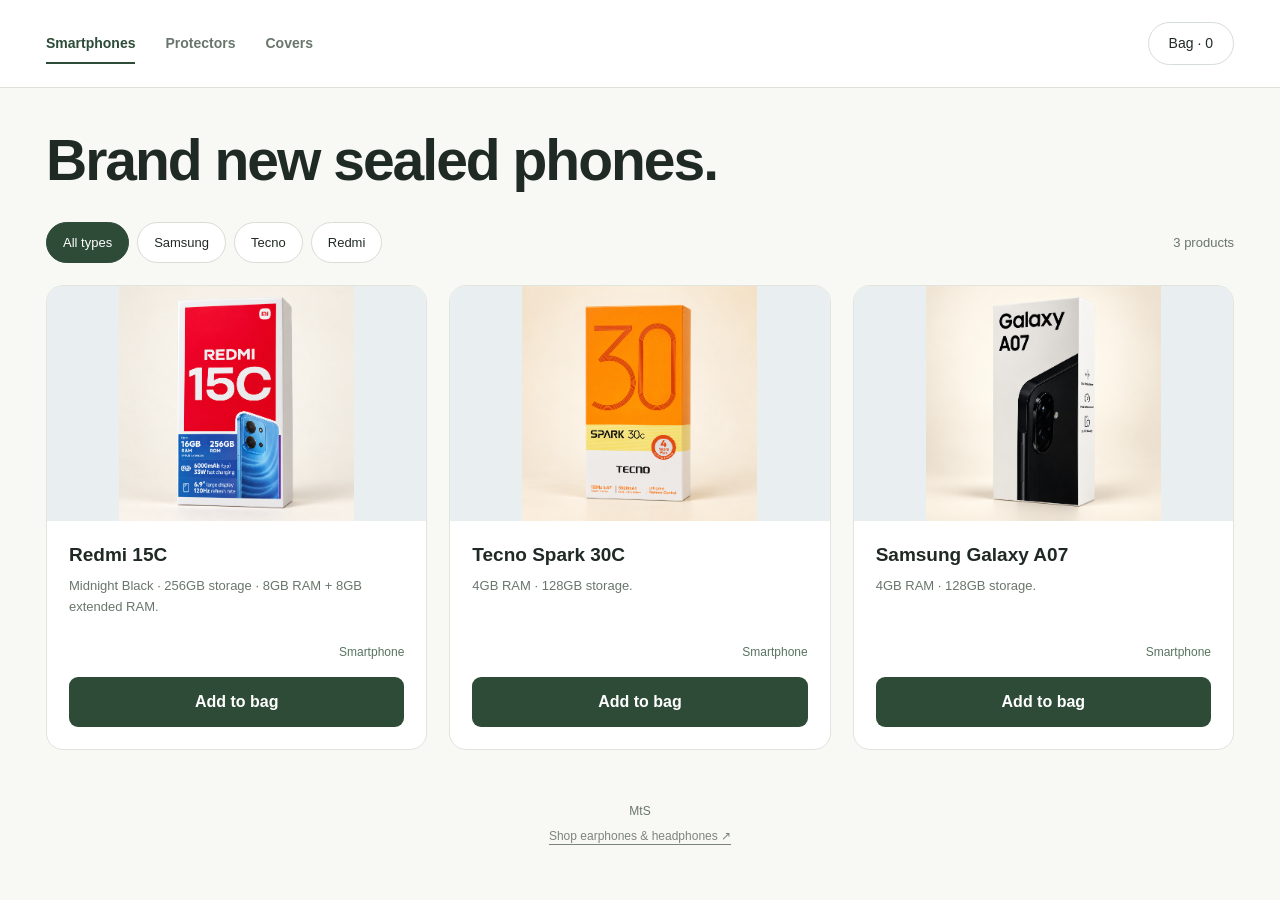
==== commit d8078647: "protectors page updated, and phone's have pics now" ====
--- a/index.html
+++ b/index.html
@@ -6,7 +6,7 @@
 <title>MtS · Smartphones</title>
 <meta name="description" content="MtS — Find your next smartphone, from everyday essentials to flagship favourites.">
 <link rel="icon" href="assets/logo.png">
-<link rel="stylesheet" href="css/style.css">
+<link rel="stylesheet" href="css/style.css?v=5">
 </head>
 <body data-category="smartphones">
 <header class="site-header">
@@ -46,13 +46,13 @@
 <p>MtS</p>
 <a href="audio.html">Shop earphones &amp; headphones ↗</a>
 </footer>
-<script src="js/data.js">
+<script src="js/data.js?v=2">
 </script>
 <script src="js/art.js">
 </script>
-<script src="js/cart.js">
+<script src="js/cart.js?v=7">
 </script>
-<script src="js/home.js?v=3">
+<script src="js/home.js?v=4">
 </script>
 </body>
 </html>
--- a/css/style.css
+++ b/css/style.css
@@ -482,3 +482,65 @@
   margin: 0;
   max-width: none;
 }
+
+.model-section { margin: 0 0 26px; }
+.model-buttons {
+  display: flex;
+  flex-wrap: nowrap;
+  gap: 10px;
+  overflow-x: auto;
+  padding: 5px 4px 12px;
+  scrollbar-width: thin;
+  scroll-snap-type: x proximity;
+}
+.model-pill {
+  flex: 0 0 auto;
+  border: 1px solid #d5ddd5;
+  border-radius: 999px;
+  padding: 11px 20px;
+  min-height: 44px;
+  background: white;
+  color: #44534b;
+  font-size: 14px;
+  scroll-snap-align: start;
+}
+.model-pill[aria-pressed="true"] {
+  background: #1769d2;
+  border-color: #1769d2;
+  color: white;
+}
+.model-pill:hover { border-color: #1769d2; }
+.model-status { font-size: 13px; margin: 5px 0 0; }
+.finish-filters { margin-bottom: 26px; }
+.protector-group { margin-bottom: 34px; }
+.finish-heading { font-size: 24px; margin: 0 0 18px; }
+.finish-heading span { font-size: 13px; color: var(--muted); margin-left: 12px; font-weight: normal; }
+body[data-category="protectors"] .card-media { height: 300px; background: #f8f8f5; }
+body[data-category="protectors"] .card-media img { object-fit: contain; }
+
+.protector-heading { margin-bottom: 34px; }
+.protector-heading .wordmark { margin-bottom: 22px; }
+.protector-heading h1 { max-width: 850px; margin-bottom: 0; }
+.finish-picker { width: min(280px, 100%); margin-bottom: 28px; }
+.finish-picker label { font-size: 11px; letter-spacing: 1.2px; }
+.finish-picker select { background: white; }
+
+body[data-category="protectors"] .protector-group > .product-grid {
+  grid-template-columns: repeat(2, minmax(0, 1fr));
+}
+@media (max-width: 520px) {
+  body[data-category="protectors"] .protector-group > .product-grid { gap: 12px; }
+  body[data-category="protectors"] .card-media { height: 190px; }
+  body[data-category="protectors"] .card-body { padding: 14px; }
+  body[data-category="protectors"] .card-title { font-size: 16px; }
+  body[data-category="protectors"] .card-footer { flex-wrap: wrap; }
+  body[data-category="protectors"] .btn-add { padding: 12px 8px; font-size: 12px; }
+}
+
+/* Match the ceramic pack's displayed width to the other protector packs. */
+body[data-category="protectors"] .card-media img[src*="ceramic-film-matte-studio"] {
+  transform: scaleX(0.92);
+}
+
+.protector-brand-group + .protector-brand-group { margin-top: 48px; }
+.brand-heading { margin: 0 0 22px; font-size: 28px; font-weight: 700; }
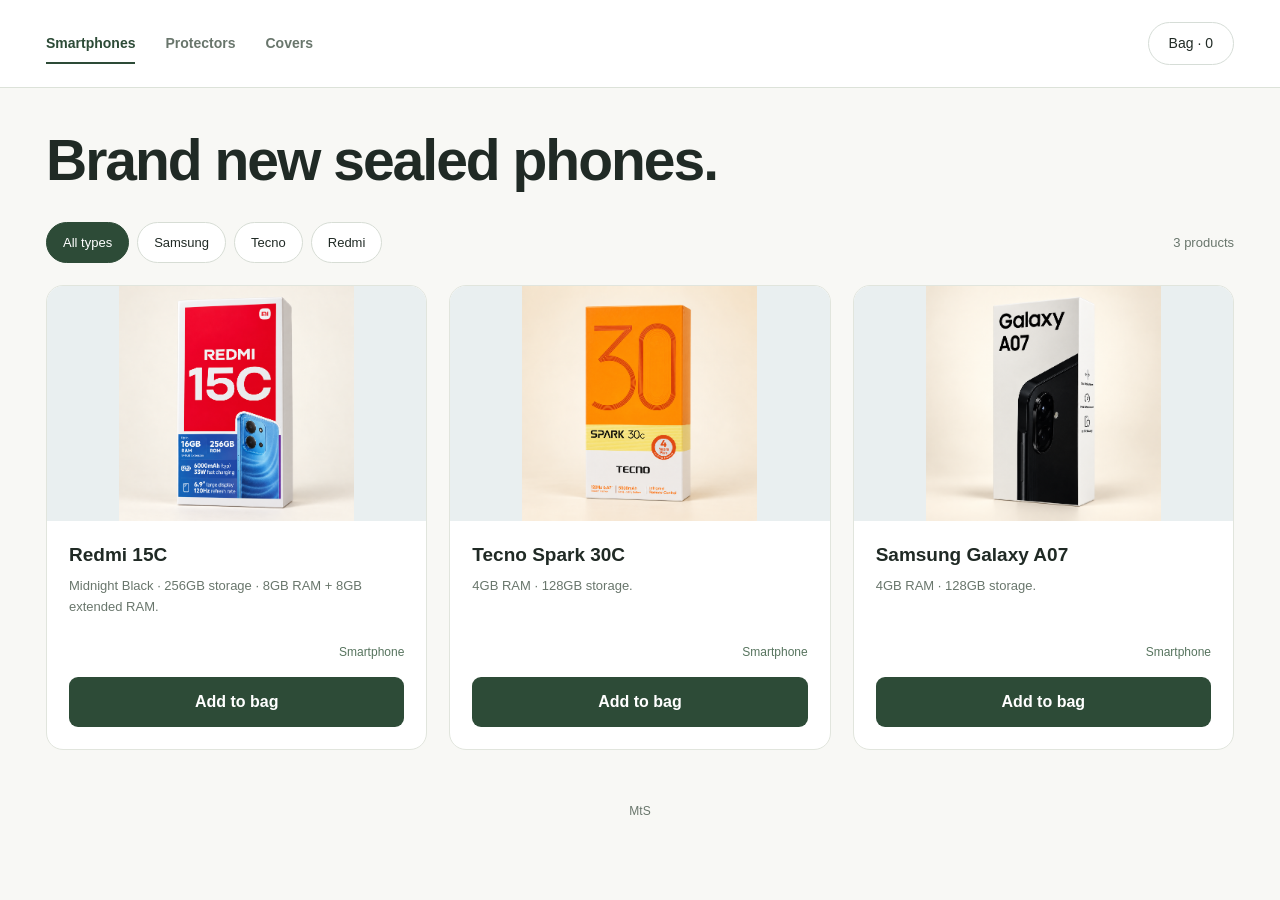
==== commit a917bf34: "footer removed" ====
--- a/index.html
+++ b/index.html
@@ -44,15 +44,14 @@
 </div>
 <footer class="site-footer">
 <p>MtS</p>
-<a href="audio.html">Shop earphones &amp; headphones ↗</a>
 </footer>
 <script src="js/data.js?v=2">
 </script>
 <script src="js/art.js">
 </script>
-<script src="js/cart.js?v=7">
+<script src="js/cart.js?v=8">
 </script>
 <script src="js/home.js?v=4">
 </script>
 </body>
-</html>+</html>
--- a/css/style.css
+++ b/css/style.css
@@ -544,3 +544,32 @@
 
 .protector-brand-group + .protector-brand-group { margin-top: 48px; }
 .brand-heading { margin: 0 0 22px; font-size: 28px; font-weight: 700; }
+
+.finish-filters { margin-bottom: 26px; }
+.cover-group { margin-bottom: 34px; }
+.finish-heading { font-size: 24px; margin: 0 0 18px; }
+.finish-heading span { font-size: 13px; color: var(--muted); margin-left: 12px; font-weight: normal; }
+body[data-category="covers"] .card-media { height: 300px; background: #f8f8f5; }
+body[data-category="covers"] .card-media img { object-fit: contain; }
+
+.cover-heading { margin-bottom: 34px; }
+.cover-heading .wordmark { margin-bottom: 22px; }
+.cover-heading h1 { max-width: 850px; margin-bottom: 0; }
+.finish-picker { width: min(280px, 100%); margin-bottom: 28px; }
+.finish-picker label { font-size: 11px; letter-spacing: 1.2px; }
+.finish-picker select { background: white; }
+
+body[data-category="covers"] .cover-group > .product-grid {
+  grid-template-columns: repeat(2, minmax(0, 1fr));
+}
+@media (max-width: 520px) {
+  body[data-category="covers"] .cover-group > .product-grid { gap: 12px; }
+  body[data-category="covers"] .card-media { height: 190px; }
+  body[data-category="covers"] .card-body { padding: 14px; }
+  body[data-category="covers"] .card-title { font-size: 16px; }
+  body[data-category="covers"] .card-footer { flex-wrap: wrap; }
+  body[data-category="covers"] .btn-add { padding: 12px 8px; font-size: 12px; }
+}
+
+
+.cover-brand-group + .cover-brand-group { margin-top: 48px; }
